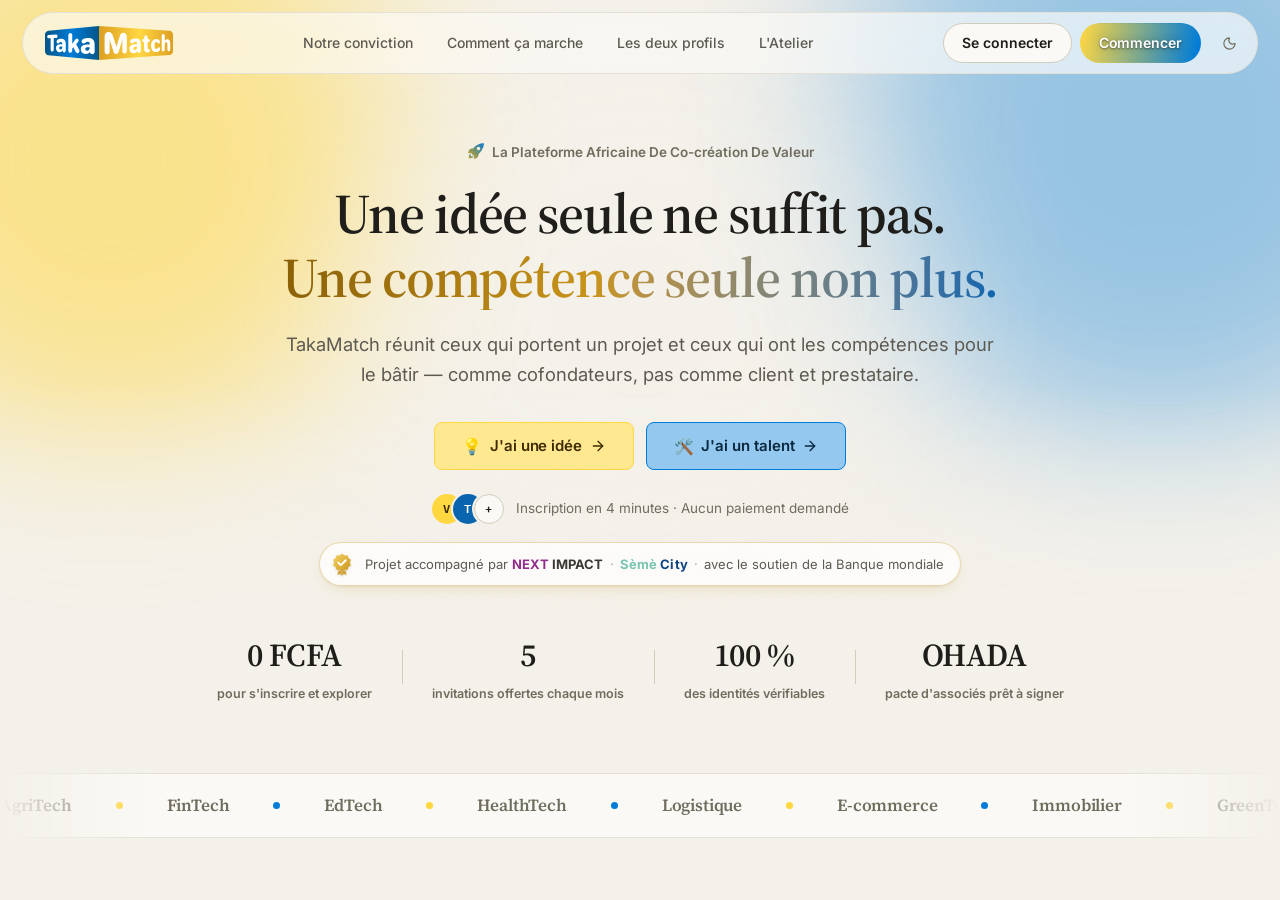
==== index.html @ 2a8d2411 "Accueil : mention « Projet accompagné par NEXT IMPACT · Sèmè City · avec le soutien de la Banque mon" ====
<!doctype html>
<html lang="fr" data-page="site">
<head>
<meta charset="utf-8">
<meta name="viewport" content="width=device-width,initial-scale=1,viewport-fit=cover">
<title>TakaMatch — la plateforme de cofondation pour l'Afrique de l'Ouest</title>
<meta name="description" content="TakaMatch réunit ceux qui portent un projet et ceux qui ont les compétences pour le bâtir — comme cofondateurs, pas comme client et prestataire.">
<meta name="theme-color" content="#F4F1EA" media="(prefers-color-scheme: light)">
<meta name="theme-color" content="#1A1815" media="(prefers-color-scheme: dark)">
<meta property="og:title" content="TakaMatch — Connecter, co-créer, impacter">
<meta property="og:description" content="La plateforme de cofondation pour l'Afrique de l'Ouest. Une idée seule ne suffit pas ; une compétence seule non plus.">
<meta property="og:type" content="website">
<link rel="icon" type="image/svg+xml" href="assets/icons/favicon.svg">
<link rel="canonical" href="https://takamatch.com/">
<meta property="og:url" content="https://takamatch.com/">
<meta property="og:site_name" content="TakaMatch">
<meta property="og:locale" content="fr_FR">
<meta property="og:image" content="https://takamatch.com/assets/images/og-takamatch.png">
<meta property="og:image:width" content="1200">
<meta property="og:image:height" content="630">
<meta property="og:image:alt" content="TakaMatch : une idée seule ne suffit pas, une compétence seule non plus.">
<meta name="twitter:card" content="summary_large_image">
<link rel="manifest" href="/manifest.webmanifest">
<link rel="apple-touch-icon" href="/assets/icons/apple-touch-icon.png">
<script data-goatcounter="https://takamatch.goatcounter.com/count" async src="https://gc.zgo.at/count.js"></script>
<link rel="preconnect" href="https://fonts.googleapis.com">
<link rel="preconnect" href="https://fonts.gstatic.com" crossorigin>
<link rel="stylesheet" href="https://fonts.googleapis.com/css2?family=Source+Serif+4:opsz,wght@8..60,400;8..60,500;8..60,600&family=Inter:wght@400;500;600;700&family=IBM+Plex+Mono:wght@500;600&display=swap">
<!-- ============================================================
     TMGuard — filet de sécurité commun à toutes les pages TakaMatch
     · écran de chargement tant que la page n'est pas prête
     · message clair si la page plante (au lieu d'un écran blanc)
     · bandeau hors connexion
     · TMGuard.fetch : délai maximum, nouvelles tentatives, messages lisibles
     Pour brancher un outil de suivi d'erreurs plus tard (Sentry…) :
     TMGuard.onError = err => { ... }
     ============================================================ -->
<link rel="stylesheet" href="css/variables.css?v=20261009b">
<link rel="stylesheet" href="css/base.css?v=20261009b">
<link rel="stylesheet" href="css/components.css?v=20261016a">
<link rel="stylesheet" href="css/pages/vitrine.css?v=20261104a">
<script src="js/main.js?v=20261104a"></script>
<script src="js/morph.js?v=20261020a"></script>
<script src="js/supabase.js?v=20261104a"></script>
<script src="js/maintenance.js?v=20261020-lucide"></script>
<script src="js/prix.js?v=20261103a"></script>
<script src="js/pay-icons.js?v=20261014a"></script>
</head>
<body>
<div class="tmg-boot" id="tmgBoot" role="status" aria-live="polite"><div class="tmg-in"><span class="tmg-spin" aria-hidden="true"></span><p>Chargement de TakaMatch…</p></div></div>

<div id="site" class="site scroll"></div>
<div class="ov" id="ov" hidden><div class="ov-bg" data-act="ov-close"></div><div class="ov-win" role="dialog" aria-modal="true" aria-label="Fenêtre"></div></div>
<div class="toasts" id="toasts" aria-live="polite"></div>

<script src="js/pages/vitrine.js?v=20261104a"></script>
</body>
</html>
---- css/variables.css ----
/* ============================================================
   TakaMatch — variables
   Couleurs, polices, rayons, espacements et ombres (clair + sombre).
   Issus du design system (Figma → DESIGN.md). Toute la charte se règle ici.
   ============================================================ */

/* ============================================================
   TakaMatch — tokens
   Base : DESIGN.md (Warm Editorial System) — neutres papier,
   sérif humaniste en titrage, rayons courts, ombres rares.
   Écart assumé : l'accent terracotta est remplacé par les deux
   couleurs de marque, or et bleu, pilotées par le rôle actif.
   La discipline reste celle de DESIGN.md — l'accent n'apparaît
   qu'à un ou deux endroits par écran, jamais en aplat de fond.
   ============================================================ */
:root{
  /* Neutres chauds — DESIGN.md §3 */
  --ground:#F4F1EA; --surface:#FAF9F5; --surface-2:#F2EFE7; --surface-3:#EDE9E0;
  --line:#E4E0D6; --line-strong:#D2CCBC;
  /* Les deux encres secondaires ont été assombries : à #8A8579 le texte
     tertiaire ne donnait que 3,4:1 sur le papier — sous le seuil AA. */
  --ink:#1F1E1B; --ink-2:#5D5A52; --ink-3:#706C5E; --ink-4:#8C8779;

  /* Ombres : réservées aux calques flottants. Les cartes se posent
     sur un filet, pas sur une ombre (DESIGN.md §6). */
  --shadow-1:none;
  --shadow-2:0 1px 2px rgba(31,30,27,.05),0 8px 20px -10px rgba(31,30,27,.14);
  --shadow-3:0 4px 10px -4px rgba(31,30,27,.10),0 22px 48px -16px rgba(31,30,27,.26);
  --shadow-pop:0 10px 30px -10px rgba(31,30,27,.30);

  /* Marque — les deux 500 sont vos hex d'origine, intacts.
     Les paliers voisins sont retendus pour tenir sur le papier. */
  --tal-50:#EAF0F6; --tal-100:#DAE6F1; --tal-200:#BCD3E8; --tal-300:#8DB7DC;
  --tal-500:#007CD8; --tal-600:#0A65AE; --tal-700:#0A5C99; --tal-800:#083F69;
  --vis-50:#F7F1DD; --vis-100:#F2E6BE; --vis-200:#EBD694; --vis-300:#E3C258;
  --vis-500:#FFD741; --vis-600:#C9941A; --vis-700:#8A6008; --vis-800:#5E4106;

  /* Sémantique — DESIGN.md §3, jamais confondue avec l'accent */
  --ok:#4B7F52; --ok-bg:#E8EFE5; --ok-ink:#3A6640;
  /* Encre posée sur un aplat sémantique plein (pastille de compteur). */
  --on-bad:#fff;
  --warn:#B07D2E; --warn-bg:#F5EDDC; --warn-ink:#7D5715;
  --bad:#B54A3F; --bad-bg:#F4E5E1; --bad-ink:#93372E;

  /* Rayons — DESIGN.md §5 : courts et constants, 6 à 10 px.
     Au-delà de 12 px seulement pour les grands calques. */
  --r-xs:4px; --r-sm:6px; --r-md:8px; --r-lg:10px; --r-xl:12px; --r-2xl:16px; --r-pill:999px;

  /* Espacement — base 8 (DESIGN.md §5) */
  --s1:8px; --s2:16px; --s3:24px; --s4:32px; --s5:48px; --s6:64px; --s7:96px;

  --ease:cubic-bezier(.22,1,.36,1); --ease-in:cubic-bezier(.4,0,1,1);
  --t-fast:.13s; --t:.22s; --t-slow:.38s;
  --sans:"Inter",-apple-system,BlinkMacSystemFont,"Segoe UI",Roboto,sans-serif;
  --disp:"Source Serif 4",Georgia,"Times New Roman",serif;
  --mono:"IBM Plex Mono",ui-monospace,SFMono-Regular,Menlo,monospace;

  /* Accent par défaut = Talent */
  --a-50:var(--tal-50); --a-100:var(--tal-100); --a-200:var(--tal-200); --a-300:var(--tal-300);
  --a-500:var(--tal-500); --a-600:var(--tal-600); --a-700:var(--tal-700);
  --a-on:#fff;
  --a-edge:var(--tal-600);
  --a-glow:rgba(0,124,216,.18);
  /* Couleur « de l'autre » : un Talent voit ses interlocuteurs en or,
     un Visionnaire les voit en bleu. La conversation garde deux voix. */
  --o-50:var(--vis-50); --o-100:var(--vis-100); --o-700:var(--vis-700);
}

:root[data-role="vis"]{
  --a-50:var(--vis-50); --a-100:var(--vis-100); --a-200:var(--vis-200); --a-300:var(--vis-300);
  --a-500:var(--vis-500); --a-600:var(--vis-500); --a-700:var(--vis-700);
  --a-on:#4A3500;              /* encre sombre sur l'or : 11:1 au lieu de 1,6:1 */
  --a-edge:var(--vis-600);     /* l'or sur papier crème a besoin d'un filet */
  --a-glow:rgba(201,148,26,.22);
  --o-50:var(--tal-50); --o-100:var(--tal-100); --o-700:var(--tal-700);
}

:root[data-theme="dark"]{
  --ground:#1A1815; --surface:#22201C; --surface-2:#282521; --surface-3:#302C27;
  --line:#37332D; --line-strong:#4A453D;
  --ink:#F2EFE8; --ink-2:#BDB7AC; --ink-3:#A49E92; --ink-4:#8B857A;
  --shadow-2:0 1px 2px rgba(0,0,0,.4),0 8px 20px -10px rgba(0,0,0,.6);
  --shadow-3:0 4px 10px -4px rgba(0,0,0,.45),0 22px 48px -16px rgba(0,0,0,.7);
  --shadow-pop:0 10px 30px -10px rgba(0,0,0,.65);
  --tal-50:#14252F; --tal-100:#1A3244; --tal-200:#25475F; --tal-300:#3A6E92;
  --tal-500:#3FA3EE; --tal-600:#5CB4F5; --tal-700:#9CD1FA;
  --vis-50:#2A2308; --vis-100:#3B300C; --vis-200:#514111; --vis-300:#735C17;
  --vis-500:#FFD741; --vis-600:#FFD741; --vis-700:#F0CE6F;
  --ok:#7FA886; --ok-bg:#1C2A1E; --ok-ink:#9DC2A3;
  --warn:#D2A44E; --warn-bg:#2C2312; --warn-ink:#E0BC77;
  --bad:#D4796D; --bad-bg:#2E1B18; --bad-ink:#E5A196; --on-bad:#2E1512;
  --a-on:#08283F;
  --a-edge:var(--tal-600);
}

:root[data-theme="dark"][data-role="vis"]{ --a-on:#2A2308; --a-edge:var(--vis-300); }

.tint-tal{--t1:#007CD8;--t2:#035587;--t-on:#fff}

.tint-tal.soft{--t1:#3D9FE4;--t2:#007CD8}

.tint-tal.deep{--t1:#035587;--t2:#054C77}

.tint-vis{--t1:#FFD741;--t2:#DD9F21;--t-on:#3D2B00}

.tint-vis.soft{--t1:#FFE890;--t2:#FFD741}

.tint-vis.deep{--t1:#DD9F21;--t2:#CC9305}

/* En sombre, on descend d'un cran dans la rampe : les mêmes couleurs,
   posées sur du noir, éblouissaient. */
:root[data-theme="dark"] .tint-tal{--t1:#0A65AE;--t2:#04405F}

:root[data-theme="dark"] .tint-tal.soft{--t1:#2C8FD3;--t2:#0A65AE}

:root[data-theme="dark"] .tint-tal.deep{--t1:#054C77;--t2:#032F4B}

:root[data-theme="dark"] .tint-vis{--t1:#EFC63C;--t2:#C9941A}

:root[data-theme="dark"] .tint-vis.soft{--t1:#FFDE6E;--t2:#EFC63C}

:root[data-theme="dark"] .tint-vis.deep{--t1:#C9941A;--t2:#A3760C}
---- css/base.css ----
/* ============================================================
   TakaMatch — base
   Remise à zéro et typographie générale, communes aux 3 pages.
   ============================================================ */

html,body{height:100%;margin:0}

img{max-width:100%}

[hidden]{display:none!important}

*,*::before,*::after{box-sizing:border-box}

body{
  margin:0; background:var(--ground); color:var(--ink);
  font-family:var(--sans); font-size:15px; line-height:1.6;
  -webkit-font-smoothing:antialiased; text-rendering:optimizeLegibility;
}

html,body{height:100%}

button,input,select,textarea{font:inherit;color:inherit}

a{color:var(--a-700);text-decoration:underline;text-underline-offset:2px;text-decoration-thickness:1px}

a:hover{text-decoration-thickness:2px}

h1,h2,h3,h4{margin:0;font-family:var(--disp);font-weight:600;letter-spacing:-.012em;text-wrap:balance;line-height:1.25}

p{margin:0}
---- css/components.css ----
/* ============================================================
   TakaMatch — composants
   Boutons, champs, cartes, pastilles, modales, toasts… partagés par les 3 pages.
   ============================================================ */

/* Thème sombre : le pendant nocturne du papier, pas un inverse mécanique. */
@media (prefers-color-scheme:dark){
  :root:not([data-theme="light"]){
    --ground:#1A1815; --surface:#22201C; --surface-2:#282521; --surface-3:#302C27;
    --line:#37332D; --line-strong:#4A453D;
    --ink:#F2EFE8; --ink-2:#BDB7AC; --ink-3:#A49E92; --ink-4:#8B857A;
    --shadow-2:0 1px 2px rgba(0,0,0,.4),0 8px 20px -10px rgba(0,0,0,.6);
    --shadow-3:0 4px 10px -4px rgba(0,0,0,.45),0 22px 48px -16px rgba(0,0,0,.7);
    --shadow-pop:0 10px 30px -10px rgba(0,0,0,.65);
    --tal-50:#14252F; --tal-100:#1A3244; --tal-200:#25475F; --tal-300:#3A6E92;
    --tal-500:#3FA3EE; --tal-600:#5CB4F5; --tal-700:#9CD1FA;
    --vis-50:#2A2308; --vis-100:#3B300C; --vis-200:#514111; --vis-300:#735C17;
    --vis-500:#FFD741; --vis-600:#FFD741; --vis-700:#F0CE6F;
    --ok:#7FA886; --ok-bg:#1C2A1E; --ok-ink:#9DC2A3;
    --warn:#D2A44E; --warn-bg:#2C2312; --warn-ink:#E0BC77;
    --bad:#D4796D; --bad-bg:#2E1B18; --bad-ink:#E5A196; --on-bad:#2E1512;
    --a-on:#08283F;
    --a-edge:var(--tal-600);
  }
  :root:not([data-theme="light"])[data-role="vis"]{ --a-on:#2A2308; --a-edge:var(--vis-300); }
}

.tnum{font-variant-numeric:tabular-nums}

.mono{font-family:var(--mono)}

/* Taille d'icône par défaut : sans elle, un SVG sans width remplit son conteneur. */
svg.ic{width:16px;height:16px;flex:0 0 auto;display:inline-block;vertical-align:-3px}

.chip svg.ic, .hint svg.ic, .stat .d svg.ic, .momo svg.ic{width:13px;height:13px;vertical-align:-2px}

.lbl svg.ic{width:14px;height:14px}

h1 svg.ic, h2 svg.ic, h3 svg.ic{width:18px;height:18px}

/* ---------- Scrollbars ---------- */
.scroll{scrollbar-width:thin;scrollbar-color:var(--line-strong) transparent}

.scroll::-webkit-scrollbar{width:10px;height:10px}

.btn:disabled{opacity:.42;cursor:not-allowed}

.btn-a:hover:not(:disabled){filter:brightness(.94)}

.btn-danger:hover:not(:disabled){filter:brightness(.96)}

.btn-block{width:100%}

.btn .ic{width:16px;height:16px;flex:0 0 auto}

.btn-sm .ic{width:14px;height:14px}

.field{display:flex;flex-direction:column;gap:6px}

.opt .box svg{width:11px;height:11px;stroke:var(--a-on);opacity:0;transition:opacity var(--t-fast)}

.opt[aria-pressed="true"] .box svg{opacity:1}

.opt-wrap{display:grid;grid-template-columns:repeat(auto-fill,minmax(172px,1fr));gap:2px 10px}

.opt-line3{display:grid;grid-template-columns:repeat(auto-fill,minmax(210px,1fr));gap:2px 10px}

.opt-row{display:flex;flex-wrap:wrap;gap:8px}

.opt-row .opt{flex:0 1 auto}

/* Toutes les cellules prennent la hauteur de la plus haute : une
   grille de choix se lit comme une grille, pas comme un escalier. */
.opt-grid{display:grid;grid-template-columns:repeat(auto-fill,minmax(170px,1fr));gap:8px;grid-auto-rows:1fr}

.toggle[aria-pressed="true"]::after{transform:translateX(18px)}

/* ============================================================
   Mouvement — DESIGN.md §6 : un moment orchestré, pas des effets
   dispersés. Pas d'entrée en fondu-glissé sur chaque section.
   ============================================================ */
@keyframes rise{from{opacity:0;transform:translateY(8px)}to{opacity:1;transform:none}}

@keyframes pop{from{opacity:0;transform:scale(.97)}to{opacity:1;transform:none}}

@keyframes slideL{from{opacity:0;transform:translateX(14px)}to{opacity:1;transform:none}}

@keyframes unblur{from{filter:blur(16px);transform:scale(1.05)}to{filter:blur(0);transform:none}}

.rise{animation:rise var(--t-slow) var(--ease) both}

.pop-in{animation:pop var(--t) var(--ease) both}

/* ============================================================
   Composants métier
   ============================================================ */
.grid{display:grid;gap:14px}

.g3{grid-template-columns:repeat(3,1fr)}

.g2{grid-template-columns:repeat(2,1fr)}

/* Gabarits à deux colonnes : contenu principal + rail. Ils retombent en
   une colonne bien avant le seuil mobile, sinon le rail étrangle le texte. */
.cols{display:grid;gap:16px;align-items:start}

.cols-main{grid-template-columns:minmax(0,1.55fr) minmax(0,1fr)}

.cols-side{grid-template-columns:minmax(0,1fr) 300px}

.cols-fiche{grid-template-columns:minmax(0,1fr) 290px}

@media (max-width:1000px){
  .cols-main,.cols-side,.cols-fiche{grid-template-columns:minmax(0,1fr)}
}

.row{display:flex;align-items:center;gap:10px}

@media (prefers-color-scheme:dark){
  :root:not([data-theme="light"]) .tint-tal{--t1:#0A65AE;--t2:#04405F}
  :root:not([data-theme="light"]) .tint-tal.soft{--t1:#2C8FD3;--t2:#0A65AE}
  :root:not([data-theme="light"]) .tint-tal.deep{--t1:#054C77;--t2:#032F4B}
  :root:not([data-theme="light"]) .tint-vis{--t1:#EFC63C;--t2:#C9941A}
  :root:not([data-theme="light"]) .tint-vis.soft{--t1:#FFDE6E;--t2:#EFC63C}
  :root:not([data-theme="light"]) .tint-vis.deep{--t1:#C9941A;--t2:#A3760C}
}

/* Cartes annuaire */
.deck{display:grid;grid-template-columns:repeat(auto-fill,minmax(268px,1fr));gap:14px}

.pcard .cover .glyph{font-size:40px}

.pcard .cover .fav{position:absolute;top:9px;right:9px}

.pcard h3{font-size:15.5px;line-height:1.25}

.pcard.person .who,.pcard.person .chips{justify-content:center}

.pcard.person .sc-line,.pcard.person .foot{width:100%}

.toast.ok .ic{stroke:#4ADE80}

 .toast.bad .ic{stroke:#FCA5A5}

.gauge{display:flex;gap:4px;margin:8px 0 4px}

/* Barre d'onglets mobile */
.tabbar{display:none}

@media (min-width:861px){ .hide-d{display:none!important} }

.btn-vis:hover:not(:disabled){filter:brightness(.97)}

.btn-tal:hover:not(:disabled){filter:brightness(.97)}

/* ---------- Écran de chargement et bandeau d'erreur (TMGuard) ---------- */
.tmg-boot{position:fixed;inset:0;z-index:2147483000;display:grid;place-items:center;padding:24px;background:#F4F1EA;color:#1F1E1B;font:500 14px/1.5 Inter,-apple-system,"Segoe UI",Roboto,sans-serif;text-align:center;opacity:0;animation:tmgIn .25s .18s forwards}
.tmg-boot.dark{background:#1A1815;color:#EDE9E0}
.tmg-boot.err{opacity:1;animation:none}
.tmg-boot[hidden],.tmg-bar[hidden]{display:none}
.tmg-in{max-width:380px;display:grid;justify-items:center;gap:12px;text-align:center}
.tmg-spin{width:34px;height:34px;border-radius:50%;border:3px solid rgba(0,124,216,.18);border-top-color:#007CD8;border-right-color:#FFD741;animation:tmgSpin .8s linear infinite}
.tmg-in h2{margin:0;font:600 20px/1.3 "Source Serif 4",Georgia,serif}
.tmg-in p{margin:0;opacity:.78}
.tmg-btn{appearance:none;border:0;border-radius:8px;padding:10px 16px;font:600 14px/1 Inter,-apple-system,"Segoe UI",sans-serif;background:#007CD8;color:#fff;cursor:pointer}
.tmg-btn.ghost{background:transparent;color:inherit;box-shadow:inset 0 0 0 1px rgba(127,120,105,.45)}
.tmg-btn:focus-visible{outline:3px solid #FFD741;outline-offset:2px}
.tmg-in details{font-size:12px;opacity:.7;max-width:100%}
.tmg-in pre{white-space:pre-wrap;word-break:break-word;text-align:left;margin:6px 0 0;font:12px/1.4 ui-monospace,Menlo,monospace}
.tmg-bar{position:fixed;left:50%;top:12px;transform:translateX(-50%);z-index:2147483001;width:min(560px,calc(100vw - 24px));display:flex;align-items:center;gap:10px;padding:10px 12px 10px 14px;border-radius:10px;background:#F4E5E1;color:#93372E;font:500 13.5px/1.4 Inter,-apple-system,"Segoe UI",sans-serif;box-shadow:0 10px 30px -10px rgba(31,30,27,.35)}
.tmg-bar.off{background:#F5EDDC;color:#7D5715}
.tmg-bar span{flex:1}
.tmg-bar .tmg-btn{padding:7px 11px;font-size:13px;background:#93372E}
.tmg-bar.off .tmg-btn{display:none}
.tmg-bar .x{appearance:none;border:0;background:transparent;color:inherit;font-size:18px;line-height:1;cursor:pointer;padding:4px 6px}
@keyframes tmgIn{to{opacity:1}}
@keyframes tmgSpin{to{transform:rotate(360deg)}}
@media (prefers-reduced-motion:reduce){.tmg-boot{animation:none;opacity:1}.tmg-spin{animation-duration:2.4s}}

/* ---------- Icônes des moyens de paiement (js/pay-icons.js) ---------- */
.pay-icons{display:inline-flex;align-items:center;flex-wrap:wrap;gap:6px 12px;vertical-align:middle}
.pay-grp,.pay-pair{display:inline-flex;align-items:center}
.pay-ico{display:block;flex:0 0 auto;border-radius:50%}
.pay-grp > .pay-ico + .pay-ico,.pay-grp > .pay-ico + .pay-pair,.pay-pair > .pay-ico + .pay-ico{margin-left:-5px}
.pay-txt{display:inline-flex;align-items:center;padding:2px 7px;border-radius:var(--r-xs);font-size:11px;font-weight:700;background:var(--surface-3);color:var(--ink-2)}
.pay-txt.airtel{background:#ED1C24;color:#fff}
.momo .pay-icons{margin-left:2px}
.ops .opt .pay-ico{width:26px;height:26px}
.ops .opt .pay-pair .pay-ico{width:24px;height:24px}

/* Lancement : option offerte, « Bientôt disponible » */
.soon-tag{display:inline-flex;align-items:center;height:18px;padding:0 7px;border-radius:999px;background:var(--surface-3, #eee);color:var(--ink-2, #555);
  font-family:var(--sans, inherit);font-size:10.5px;font-weight:600;letter-spacing:.01em;line-height:1;vertical-align:middle;white-space:nowrap;margin-left:4px}
---- css/pages/vitrine.css ----
/* ============================================================
   TakaMatch — page vitrine
   Styles propres à index.html.
   ============================================================ */

button{background:none;border:0;cursor:pointer;padding:0}

ul{margin:0;padding:0;list-style:none}

:focus-visible{outline:2px solid var(--a-600);outline-offset:2px;border-radius:var(--r-xs)}

::selection{background:var(--a-200);color:var(--ink)}

.scroll::-webkit-scrollbar-thumb{background:var(--line-strong);border-radius:99px;border:3px solid transparent;background-clip:content-box}

.scroll::-webkit-scrollbar-track{background:transparent}

/* ============================================================
   Primitives — DESIGN.md §6
   ============================================================ */
.btn{
  display:inline-flex;align-items:center;justify-content:center;gap:8px;
  height:40px;padding:0 18px;border-radius:var(--r-md);
  font-weight:600;font-size:14px;white-space:nowrap;letter-spacing:-.005em;
  transition:background var(--t-fast),border-color var(--t-fast),color var(--t-fast),opacity var(--t-fast);
  border:1px solid transparent;
}

/* Une seule action pleine par vue ; pas d'ombre portée sur les boutons. */
.btn-a{background:var(--a-600);color:var(--a-on);border-color:var(--a-edge)}

/* L'invitation est l'action qui coûte : le bouton la propose sans
   l'imposer, et ne prend la couleur de marque pleine qu'au survol. */
.btn-soft{background:var(--a-50);color:var(--a-700);border-color:var(--a-200)}

.btn-soft:hover:not(:disabled){background:var(--a-600);color:var(--a-on);border-color:var(--a-edge)}

.btn-soft:disabled{background:var(--surface-2);color:var(--ink-3);border-color:var(--line)}

.btn-ghost{background:var(--surface);border-color:var(--line-strong);color:var(--ink)}

.btn-ghost:hover:not(:disabled){background:var(--surface-2)}

.btn-quiet{color:var(--ink-2)}

.btn-quiet:hover:not(:disabled){background:var(--surface-3);color:var(--ink)}

.btn-danger{background:var(--bad-bg);color:var(--bad-ink)}

.btn-sm{height:32px;padding:0 13px;font-size:13.5px;gap:6px}

.btn-lg{height:48px;padding:0 24px;font-size:15px}

/* Les cartes se distinguent par leur contenu, pas par un habillage commun. */
.card{background:var(--surface);border:1px solid var(--line);border-radius:var(--r-lg)}

.card-pad{padding:var(--s3)}

.chip{
  display:inline-flex;align-items:center;gap:5px;height:24px;padding:0 9px;
  border-radius:var(--r-sm);background:var(--surface-3);color:var(--ink-2);
  font-size:12.5px;font-weight:500;white-space:nowrap;
}

.chip-a{background:var(--a-50);color:var(--a-700);box-shadow:inset 0 0 0 1px var(--a-200)}

.chip-ok{background:var(--ok-bg);color:var(--ok-ink)}

.chip-warn{background:var(--warn-bg);color:var(--warn-ink)}

.chip-bad{background:var(--bad-bg);color:var(--bad-ink)}

/* Le pseudo public : c'est une donnée, donc du monospace. */
.handle{
  font-family:var(--mono);font-size:12.5px;font-weight:500;color:var(--ink-2);
  letter-spacing:-.02em;
}

/* Ces deux pastilles vivent sur une couverture en dégradé : leur fond est
   clair dans les deux thèmes, leur encre reste donc sombre. Liée au token
   --ink, elle devenait blanche sur blanc en mode sombre. */
.chip-handle{
  background:rgba(250,249,245,.94);color:#1F1E1B;font-family:var(--mono);
  font-size:12px;font-weight:500;height:24px;box-shadow:inset 0 0 0 1px rgba(31,30,27,.14);
}

/* Pseudo dans les aperçus de fiche : pastille noire, encre blanche, pour ne
   jamais se confondre avec les pastilles secteur blanches des couvertures. */
.chip-pseudo{
  display:inline-flex;align-items:center;height:21px;padding:0 7px;border-radius:var(--r-sm);
  background:#15130F;color:#fff;font-family:var(--mono);font-size:11.5px;font-weight:500;
  letter-spacing:-.02em;white-space:nowrap;max-width:100%;overflow:hidden;text-overflow:ellipsis;
}

:root[data-theme="dark"] .chip-pseudo{box-shadow:inset 0 0 0 1px rgba(255,255,255,.18)}

@media (prefers-color-scheme:dark){:root:not([data-theme="light"]) .chip-pseudo{box-shadow:inset 0 0 0 1px rgba(255,255,255,.18)}}

/* Libellé court devant les compétences d'une fiche. */
.sk-lbl{font-size:12px;font-weight:600;color:var(--ink-3);white-space:nowrap}

.chip-onart{
  background:rgba(250,249,245,.95);color:#1F1E1B;
  box-shadow:inset 0 0 0 1px rgba(31,30,27,.12);
}

/* Libellé de section : bas de casse, pas de capitales traquées (DESIGN.md §2). */
.lbl{font-size:13px;font-weight:600;color:var(--ink-3);letter-spacing:0}

.dim{color:var(--ink-3)}

.hr{height:1px;background:var(--line);border:0;margin:0}

.field > label{font-size:14px;font-weight:500;color:var(--ink-2)}

.field .req{color:var(--bad);margin-left:2px}

.inp{
  width:100%;height:44px;padding:0 14px;border-radius:var(--r-md);
  background:var(--surface-3);border:1px solid var(--line);color:var(--ink);
  font-size:15px;
  transition:border-color var(--t-fast),box-shadow var(--t-fast),background var(--t-fast);
}

textarea.inp{height:auto;padding:12px 14px;resize:vertical;min-height:104px;line-height:1.6}

.inp::placeholder{color:var(--ink-4)}

.inp:hover{border-color:var(--line-strong)}

.inp:focus{outline:none;border-color:var(--a-600);background:var(--surface);box-shadow:0 0 0 2px var(--a-glow)}

.hint{font-size:13px;color:var(--ink-3);line-height:1.5}

.opt{
  display:flex;align-items:flex-start;gap:10px;padding:10px 12px;
  border:1px solid var(--line);border-radius:var(--r-md);background:var(--surface);
  cursor:pointer;transition:border-color var(--t-fast),background var(--t-fast),color var(--t-fast);
  font-size:14px;font-weight:450;text-align:left;
}

.opt:hover{border-color:var(--line-strong);background:var(--surface-2)}

.opt[aria-pressed="true"]{border-color:var(--a-600);background:var(--a-50);color:var(--a-700);font-weight:600}

.opt .box{
  width:17px;height:17px;flex:0 0 auto;margin-top:2px;border-radius:var(--r-xs);
  border:1.5px solid var(--line-strong);display:grid;place-items:center;
  transition:background var(--t-fast),border-color var(--t-fast);
}

.opt[aria-pressed="true"] .box{background:var(--a-600);border-color:var(--a-edge)}

.opt.radio .box{border-radius:50%}

/* Dans le formulaire de fiche, l'option se réduit à son contrôle et à
   son libellé : une grille de douze cases encadrées se lisait mal, et
   la bordure n'apportait rien qu'un cadre de plus. */
.opt-plain{
  border-color:transparent;background:transparent;
  padding:9px 8px;align-items:center;min-height:40px;
}

.opt-plain:hover{background:var(--surface-2);border-color:transparent}

.opt-plain[aria-pressed="true"]{background:transparent;border-color:transparent;color:var(--a-700);font-weight:600}

.opt-plain .box{margin-top:0}

.opt-grid .opt{align-items:center;min-height:44px}

.opt-grid .opt .box{margin-top:0}

.toggle{
  width:42px;height:24px;border-radius:99px;background:var(--line-strong);position:relative;
  transition:background var(--t) var(--ease);flex:0 0 auto;
}

.toggle::after{
  content:"";position:absolute;top:3px;left:3px;width:18px;height:18px;border-radius:50%;
  background:var(--surface);transition:transform var(--t) var(--ease);
}

.toggle[aria-pressed="true"]{background:var(--a-600)}

.toggle.ok[aria-pressed="true"]{background:var(--ok)}

/* ============================================================
   Structure applicative
   ============================================================ */
.app{height:100%;display:flex;flex-direction:column;opacity:0;transition:opacity var(--t-slow) var(--ease)}

.app.on{opacity:1}

.topbar{
  flex:0 0 auto;height:60px;display:flex;align-items:center;gap:10px;
  padding:0 var(--s2);background:var(--surface);border-bottom:1px solid var(--line);
  position:relative;z-index:40;
}

.topbar::after{
  content:"";position:absolute;inset:auto 0 -1px 0;height:2px;
  background:var(--a-600);opacity:0;transition:opacity var(--t-slow);
}

.topbar.busy::after{opacity:1}

.logo{display:flex;align-items:center;gap:1px;font-family:var(--disp);font-weight:600;font-size:18px;letter-spacing:-.02em;flex:0 0 auto}

.logo span{padding:2px 7px;border-radius:var(--r-sm);line-height:1.15}

/* Le mot-marque garde ses couleurs de marque : en sombre, le bleu
   d'accent s'éclaircit et le blanc ne tenait plus dessus. */
.logo .t{background:#0A65AE;color:#fff}

.logo .m{background:var(--vis-500);color:#3D2B00}

.shell{flex:1;display:flex;min-height:0}

.side{
  flex:0 0 244px;background:var(--surface);border-right:1px solid var(--line);
  display:flex;flex-direction:column;padding:var(--s2) 12px;gap:2px;overflow-y:auto;position:relative;
}

.nav{
  display:flex;align-items:center;gap:11px;height:40px;padding:0 12px;border-radius:var(--r-md);
  color:var(--ink-2);font-weight:500;font-size:14.5px;width:100%;position:relative;
  transition:background var(--t-fast),color var(--t-fast);
}

.nav:hover{background:var(--surface-3);color:var(--ink)}

.nav.on{background:var(--a-50);color:var(--a-700);font-weight:600}

.nav .ic{width:18px;height:18px;flex:0 0 auto}

.nav .cnt{
  margin-left:auto;min-width:20px;height:20px;padding:0 6px;border-radius:var(--r-sm);
  background:var(--bad);color:var(--on-bad);font-size:11.5px;font-weight:600;display:grid;place-items:center;
}

.side-foot{margin-top:auto;padding-top:12px;position:relative;z-index:1}

.baseline{font-size:13px;color:var(--ink-3);padding:10px 12px 2px;font-family:var(--disp);font-style:italic}

.main{flex:1;overflow-y:auto;min-width:0;position:relative}

.wrap{max-width:1160px;margin:0 auto;padding:var(--s4) var(--s3) var(--s7)}

.page-h{display:flex;align-items:flex-start;gap:var(--s2);flex-wrap:wrap;margin-bottom:var(--s3)}

.page-h h1{font-size:30px;line-height:1.18}

.page-h .sub{color:var(--ink-2);margin-top:4px;font-size:15px}

.page-h .spacer{flex:1;min-width:0}

.acc{color:var(--a-700)}

.acc2{color:var(--tal-700)}

:root[data-role="tal"] .acc2{color:var(--vis-700)}

.tabs{display:flex;gap:2px;flex-wrap:wrap;margin-bottom:var(--s3);border-bottom:1px solid var(--line)}

.tab{
  height:38px;padding:0 14px;font-weight:500;font-size:14.5px;
  color:var(--ink-3);display:inline-flex;align-items:center;gap:7px;position:relative;white-space:nowrap;
  transition:color var(--t-fast);
}

.tab:hover{color:var(--ink)}

.tab.on{color:var(--ink);font-weight:600}

.tab.on::after{content:"";position:absolute;inset:auto 10px -1px 10px;height:2px;background:var(--a-600)}

.tab .cnt{min-width:19px;height:19px;padding:0 5px;border-radius:var(--r-sm);background:var(--bad);color:var(--on-bad);font-size:11px;font-weight:600;display:grid;place-items:center}

@keyframes shimmer{to{background-position:200% 0}}

@keyframes pulseDot{0%,100%{opacity:1}50%{opacity:.25}}

.skel{
  background:linear-gradient(90deg,var(--surface-3) 25%,var(--surface-2) 50%,var(--surface-3) 75%);
  background-size:200% 100%;animation:shimmer 1.3s linear infinite;border-radius:var(--r-sm);
}

@media (prefers-reduced-motion:reduce){
  *,*::before,*::after{animation-duration:.01ms!important;animation-iteration-count:1!important;transition-duration:.01ms!important}
}

.col{display:flex;flex-direction:column;gap:10px}

/* Teinte de sujet — elle ne dit plus le thème du projet, elle dit le
   rôle de celui qu'on regarde : bleu pour un talent, or pour un
   visionnaire. Les valeurs viennent des deux rampes de marque. La
   variation d'un sujet à l'autre se joue à l'intérieur de la famille,
   par l'angle et la profondeur — jamais en changeant de teinte. */
.tint{
  background:linear-gradient(var(--ta,138deg), var(--t1), var(--t2));
  color:var(--t-on,#fff);
}

.pcard{
  background:var(--surface);border:1px solid var(--line);border-radius:var(--r-xl);overflow:hidden;
  display:flex;flex-direction:column;transition:transform var(--t) var(--ease),box-shadow var(--t) var(--ease),border-color var(--t-fast);
}

.pcard:hover{border-color:var(--line-strong);background:var(--surface-2)}

.pcard .cover{height:118px;position:relative;display:grid;place-items:center;overflow:hidden}

.vbadge{display:inline-flex;align-items:center;gap:4px;font-size:12px;font-weight:600;white-space:nowrap;line-height:1;vertical-align:middle}

.vbadge svg{width:15px;height:15px;flex:0 0 auto}

.vb-tal svg{fill:#007CD8}

.vb-tal span{color:var(--tal-700)}

.vb-vis svg{fill:#E2A70F}

.vb-vis span{color:var(--vis-700)}

.vb-off svg{fill:#D3CEC3}

.vb-off span{color:var(--ink-3);font-weight:500}

:root[data-theme="dark"] .vb-tal svg{fill:#3FA3EE}

:root[data-theme="dark"] .vb-vis svg{fill:#FFD741}

:root[data-theme="dark"] .vb-off svg{fill:#4F4A42}

@media (prefers-color-scheme:dark){:root:not([data-theme="light"]) .vb-tal svg{fill:#3FA3EE}:root:not([data-theme="light"]) .vb-vis svg{fill:#FFD741}:root:not([data-theme="light"]) .vb-off svg{fill:#4F4A42}}

.photo{position:relative;background-size:cover!important;background-repeat:no-repeat!important;background-color:var(--vis-200)}

.photo::after{content:"";position:absolute;inset:0;pointer-events:none;border-radius:inherit;
  background:linear-gradient(160deg,rgba(255,215,65,.32),rgba(255,215,65,.08) 62%,rgba(255,215,65,0));mix-blend-mode:multiply}

.photo > *{z-index:1}

.pcard .cover .tags{position:absolute;top:9px;left:9px;right:62px;display:flex;gap:5px;flex-wrap:nowrap;overflow:hidden}

.pcard .cover .tags .chip{flex:0 1 auto;min-width:0;display:block;line-height:22px;overflow:hidden;text-overflow:ellipsis;white-space:nowrap}

.pcard .body{padding:13px 15px 15px;display:flex;flex-direction:column;gap:9px;flex:1}

.pcard .who{
  display:flex;align-items:center;gap:7px;flex-wrap:wrap;
  font-size:13px;color:var(--ink-3);line-height:1.3;
}

.pcard .who .sep{color:var(--ink-3)}

.pcard .ex{font-size:13px;color:var(--ink-2);line-height:1.5;display:-webkit-box;-webkit-line-clamp:2;-webkit-box-orient:vertical;overflow:hidden}

.pcard .chips{display:flex;gap:5px;flex-wrap:wrap}

/* ---- Variante Talent : une personne se présente par son portrait ----
   Le bandeau ne sert plus qu'à porter la teinte ; le portrait rond le
   chevauche, et tout ce qui identifie la personne se range dessous,
   centré sur l'axe du portrait. Le cerne fait un pixel : il détache le
   portrait du bandeau sans l'encadrer. */
.pcard.person .cover{height:78px;overflow:visible;display:block}

.pcard.person .portrait{
  position:absolute;left:50%;bottom:-37px;transform:translateX(-50%);
  width:74px;height:74px;border-radius:50%;display:grid;place-items:center;
  background:var(--surface);
}

.pcard.person .portrait .av{width:72px;height:72px;font-size:21px}

.pcard.person .body{padding-top:50px;align-items:center;text-align:center;gap:8px}

/* En mode Focus, même geste sur la bannière haute. */
.detail .hero.portrait-hero{height:132px;overflow:visible}

/* Ici le portrait s'aligne à gauche, sur l'axe du nom qui le suit. */
.detail .hero .portrait{
  position:absolute;left:22px;bottom:-40px;
  width:82px;height:82px;border-radius:50%;display:grid;place-items:center;
  background:var(--surface);
}

.detail .hero.portrait-hero + .meta{padding-top:50px}

/* Le score et les boutons sont ancrés en bas : d'une carte à l'autre
   ils tombent sur la même ligne, quel que soit le nombre de jetons. */
.pcard .sc-line{margin-top:auto;padding-top:2px}

.pcard .foot{padding-top:4px;display:flex;gap:8px;align-items:center}

.iconbtn{
  width:30px;height:30px;border-radius:var(--r-md);display:grid;place-items:center;
  background:var(--surface);border:1px solid var(--line);color:var(--ink-3);
  transition:all var(--t-fast) var(--ease);
}

.iconbtn:hover{color:var(--ink);border-color:var(--line-strong);background:var(--surface-2)}

.iconbtn.on{background:var(--bad-bg);border-color:transparent;color:var(--bad)}

.iconbtn .ic{width:15px;height:15px}

.iconbtn-lg{width:38px;height:38px}

.iconbtn-lg .ic{width:18px;height:18px}

/* Le bouton de profil fait exactement la hauteur des boutons d'icône
   voisins, sinon la barre du haut a deux lignes de base. */
#meBtn{height:38px;box-sizing:border-box}

/* Toasts */
.toasts{
  position:fixed;left:50%;transform:translateX(-50%);bottom:calc(22px + env(safe-area-inset-bottom,0px));
  z-index:120;display:flex;flex-direction:column;gap:8px;align-items:center;pointer-events:none;width:calc(100% - 32px);
}

.toast{
  display:flex;align-items:center;gap:10px;padding:11px 16px;border-radius:var(--r-md);
  background:var(--ink);color:var(--ground);font-size:14px;font-weight:500;
  box-shadow:var(--shadow-pop);animation:pop .3s var(--ease) both;pointer-events:auto;max-width:100%;
}

.toast .ic{width:17px;height:17px;flex:0 0 auto}

.toast.out{animation:fadeout .3s var(--ease-in) forwards}

@keyframes fadeout{to{opacity:0;transform:translateY(8px) scale(.96)}}

/* Crédits d'invitation — la rareté, rendue tangible */
.credits{background:linear-gradient(160deg,var(--a-50),var(--surface) 65%);border-color:var(--a-200)}

.gauge i{flex:1;height:6px;border-radius:var(--r-xs);background:var(--surface-3);transition:background .5s var(--ease)}

.gauge i.on{background:var(--a-600)}

.momo{display:inline-flex;align-items:center;gap:5px;font-size:11px;font-weight:700;color:var(--ink-3)}

.momo b{padding:2px 6px;border-radius:var(--r-xs);font-size:11px}

.momo .mtn{background:#FFCC00;color:#1A1A1A}

.momo .moov{background:#0077A8;color:#fff}

.momo .celtiis{background:#E4002B;color:#fff}

.momo{flex-wrap:wrap}

.momo .wave{background:#1DC8FF;color:#0B2540}

.momo .orange{background:#FF7900;color:#111}

.momo .free{background:#CD0F14;color:#fff}

.momo .mixx{background:#2B1C6E;color:#fff}

.momo .airtel{background:#ED1C24;color:#fff}

.momo .card{background:var(--ink);color:var(--ground)}

@media (max-width:860px){
  .toolbar > *{flex:1 1 auto}
  .toolbar .seg{flex:0 0 auto}
  .shell{padding:0;gap:0}
  .side{
    position:fixed;top:10px;bottom:10px;left:10px;z-index:92;width:250px;flex:0 0 250px;
    transform:translateX(-100%);transition:transform var(--t) var(--ease),visibility var(--t);
    padding-top:calc(14px + env(safe-area-inset-top,0px));
    box-shadow:var(--shadow-3);
    visibility:hidden; /* hors écran : ni cliquable, ni atteignable au clavier */
  }
  .side.open{transform:none;visibility:visible;box-shadow:var(--shadow-3)}
  .wrap{padding:18px 16px 100px}
  .page-h h1{font-size:22px}
  .focus{grid-template-columns:1fr}
  .msg-l{grid-template-columns:1fr;height:auto}
  .msg-l .thread-list{max-height:210px}
  .msg-l .chat{height:min(66vh,540px)}
  .msg-l.viewing .thread-list{display:none}
  .tabbar{
    display:flex;position:fixed;left:0;right:0;bottom:0;z-index:50;background:var(--surface);
    border-top:1px solid var(--line);padding:6px 4px calc(6px + env(safe-area-inset-bottom,0px));
  }
  .tabbar button{
    flex:1;display:flex;flex-direction:column;align-items:center;gap:3px;padding:6px 2px;border-radius:var(--r-sm);
    font-size:10.5px;font-weight:600;color:var(--ink-3);position:relative;transition:color var(--t-fast);
  }
  .tabbar button.on{color:var(--a-700)}
  .tabbar .ic{width:21px;height:21px}
  .tabbar .cnt{position:absolute;top:3px;right:calc(50% - 20px);min-width:16px;height:16px;padding:0 4px;border-radius:99px;background:var(--bad);color:var(--on-bad);font-size:9.5px;font-weight:800;display:grid;place-items:center}
  .toasts{bottom:calc(76px + env(safe-area-inset-bottom,0px))}
  .g3,.g2{grid-template-columns:1fr}
  .hide-m{display:none!important}
}

@media (max-width:560px){
  .deck{grid-template-columns:1fr}
  .opt-grid{grid-template-columns:1fr}
  .modal .mf{flex-direction:column-reverse}
  .modal .mf .btn{width:100%}
}

/* ============================================================
   Page vitrine
   ============================================================ */
.site{height:100%;overflow-y:auto;background:var(--ground);scroll-behavior:smooth}

.site-in{max-width:1120px;margin:0 auto;padding:0 22px}

/* En-tête flottant : une capsule détachée du bord, posée sur le hero.
   C'est un calque flottant — il a donc droit au grand rayon et à
   l'ombre (DESIGN.md §5–6). Le verre reprend le papier, pas la nuit :
   en thème sombre, les tokens en font d'eux-mêmes une capsule nocturne. */
.site-hd{
  position:sticky;top:0;z-index:30;
  /* La capsule ne réserve pas sa hauteur : le hero et ses halos
     remontent jusqu'en haut et passent derrière le verre. */
  height:0;overflow:visible;
  pointer-events:none;
}

.site-hd .bar{
  pointer-events:auto;position:relative;top:calc(12px + env(safe-area-inset-top,0px));
  /* Logo | liens centrés dans l'espace restant | actions. */
  display:flex;align-items:center;gap:16px;
  height:62px;padding:0 8px 0 22px;border-radius:var(--r-pill);
  background:color-mix(in srgb,var(--surface) 72%,transparent);
  backdrop-filter:blur(16px) saturate(140%);-webkit-backdrop-filter:blur(16px) saturate(140%);
  border:1px solid var(--line);
  transition:background var(--t),border-color var(--t),box-shadow var(--t);
}

.site-hd.stuck .bar{
  background:color-mix(in srgb,var(--surface) 90%,transparent);
  border-color:var(--line-strong);box-shadow:var(--shadow-2);
}

.site-hd .end{display:flex;align-items:center;gap:8px;margin-left:auto;flex:0 0 auto}

.site-hd .brand{flex:0 0 auto}

/* La capsule s'élargit sur ordinateur pour laisser respirer les liens. */
.site-hd .site-in{max-width:1284px}

/* Dans une capsule, les boutons épousent sa courbe. */
.site-hd .btn,.site-hd .iconbtn{border-radius:var(--r-pill)}

.site-hd .btn{height:40px;padding:0 18px;font-size:14px}

.site-hd .iconbtn{width:40px;height:40px;background:transparent;border-color:transparent}

.site-hd .iconbtn:hover{background:var(--surface-3);border-color:transparent}

/* Mot-marque de l'en-tête : deux disques qui se chevauchent — l'idée
   et la compétence — puis le nom, « Match » à l'or de marque. */
.brand{display:inline-flex;align-items:center;gap:10px;text-decoration:none;color:var(--ink);justify-self:start}

.brand:hover{text-decoration:none}

.brand-mk{position:relative;width:28px;height:18px;flex:0 0 auto}

.brand-mk::before,.brand-mk::after{content:"";position:absolute;top:0;width:18px;height:18px;border-radius:50%}

.brand-mk::before{left:0;background:var(--vis-500)}

.brand-mk::after{right:0;background:var(--tal-500);box-shadow:0 0 0 2px var(--surface)}

.brand-wm{font-family:var(--disp);font-weight:600;font-size:19px;letter-spacing:-.02em;line-height:1}

.brand-wm b{font-weight:600;color:var(--vis-700)}

/* Logo officiel (plaques bleu/or) : hauteur fixe, largeur proportionnelle. */
.brand-logo{display:block;height:34px;width:auto;max-width:none}

@media (max-width:860px){.brand-logo{height:28px}}

.ft-logo{display:block;height:72px;width:auto;max-width:100%;margin-bottom:14px}

:root[data-theme="dark"] .brand-mk::after{box-shadow:none;mix-blend-mode:screen}

@media (prefers-color-scheme:dark){
  :root:not([data-theme="light"]) .brand-mk::after{box-shadow:none;mix-blend-mode:screen}
}

.site-nav{display:flex;justify-content:center;gap:34px;flex:1 1 auto;min-width:0}

.site-nav a{white-space:nowrap}

@media (max-width:1180px){.site-nav{gap:22px}}

/* Sous cette largeur, quatre liens et trois actions ne tiennent plus :
   les liens se retirent, comme sur mobile. */
@media (max-width:1060px){.site-nav{display:none}}

.site-nav a{
  position:relative;padding:6px 0;font-size:14px;font-weight:500;color:var(--ink-2);
  text-decoration:none;transition:color var(--t-fast);
}

/* Le filet de survol reprend le dégradé or → bleu du titre du hero. */
.site-nav a::after{
  content:"";position:absolute;left:0;right:100%;bottom:0;height:2px;border-radius:2px;
  background:linear-gradient(90deg,var(--vis-600),var(--tal-600));
  transition:right var(--t) var(--ease);
}

.site-nav a:hover{color:var(--ink);text-decoration:none}

.site-nav a:hover::after{right:0}

/* Les ancres s'arrêtent sous la capsule, pas derrière. */
.sec{scroll-margin-top:84px}

@media (max-width:860px){
  .site-hd .bar{padding:0 6px 0 16px;height:56px}
  .site-hd .btn{height:38px;padding:0 14px;font-size:13.5px}
  .site-hd .iconbtn{width:38px;height:38px}
}

@media (max-width:440px){
  .site-hd .site-in{padding:0 12px}
  .site-hd .bar{gap:6px;padding-left:14px}
  .brand-wm{font-size:17px}
  .site-hd .end{gap:4px}
  .site-hd .btn{padding:0 11px;font-size:13px}
}

.lg-s{display:none}

@media (max-width:374px){
  .lg-l{display:none} .lg-s{display:inline}
  .brand-wm{font-size:16px}
  .site-hd .site-in{padding:0 8px}
  .site-hd .bar{padding:0 4px 0 12px;gap:4px}
  .site-hd .end{gap:3px}
  .site-hd .iconbtn{width:34px}
  .site-hd .btn{padding:0 8px;font-size:12.5px}
  .site-hd .iconbtn{width:32px}
}

.sec{padding:76px 0;position:relative}

.sec-tight{padding:54px 0}

/* Pas de pastille en capitales traquées au-dessus de chaque titre : un
   simple libellé, et seulement là où il porte une information. */
.eyebrow{display:inline-flex;align-items:center;gap:7px;font-size:13.5px;font-weight:600;color:var(--ink-3)}

.sec-h{max-width:660px;margin-bottom:34px}

.sec-h h2{font-size:clamp(26px,3.4vw,36px);line-height:1.2;margin:12px 0 12px}

.sec-h p{font-size:16px;line-height:1.65;color:var(--ink-2)}

.sec-h.mid{margin-left:auto;margin-right:auto;text-align:center}

.hero{padding:140px 0 68px;position:relative;overflow:hidden}

.hero-bg{position:absolute;inset:-60px 0 auto 0;height:720px;pointer-events:none;z-index:0;overflow:hidden}

.hero-bg i{position:absolute;border-radius:50%;filter:blur(92px);display:block}

.hero-bg .b1{width:580px;height:580px;background:var(--vis-500);left:-180px;top:-70px;opacity:.55}

.hero-bg .b2{width:640px;height:640px;background:var(--tal-500);right:-200px;top:-130px;opacity:.38}

/* Éclaircie centrale : elle prend la couleur du fond (--ground) et la
   suit si elle change. Discrète en grand écran, plus présente quand
   les deux halos se rejoignent derrière le texte. */
.hero-bg .b3{width:560px;height:520px;left:50%;top:120px;margin-left:-280px;background:var(--ground);opacity:.55;filter:blur(70px)}

@media (max-width:1000px){.hero-bg .b3{opacity:.8;width:520px;margin-left:-260px}}

@media (max-width:620px){.hero-bg .b3{opacity:.92;width:440px;height:600px;margin-left:-220px;top:110px;filter:blur(56px)}}

:root[data-theme="dark"] .hero-bg .b1{opacity:.22}

:root[data-theme="dark"] .hero-bg .b2{opacity:.20}

@media (prefers-color-scheme:dark){
  :root:not([data-theme="light"]) .hero-bg .b1{opacity:.22}
  :root:not([data-theme="light"]) .hero-bg .b2{opacity:.20}
}

/* v8 — Halos vivants : l'or et le bleu dérivent lentement, sur des
   rythmes différents pour ne jamais se synchroniser. L'éclaircie
   centrale (b3) reste fixe : le texte garde son fond calme. */
.hero-bg .b1{animation:haloVis 14s ease-in-out infinite alternate;will-change:transform}

.hero-bg .b2{animation:haloTal 17s ease-in-out infinite alternate;will-change:transform}

@keyframes haloVis{
  0%  {transform:translate(0,0) scale(1)}
  33% {transform:translate(140px,70px) scale(1.12)}
  66% {transform:translate(60px,160px) scale(.92)}
  100%{transform:translate(170px,20px) scale(1.06)}
}

@keyframes haloTal{
  0%  {transform:translate(0,0) scale(1)}
  33% {transform:translate(-150px,90px) scale(.9)}
  66% {transform:translate(-50px,180px) scale(1.12)}
  100%{transform:translate(-170px,40px) scale(1.02)}
}

/* Les halos descendent plus bas qu'avant : un fondu en pied de calque
   évite qu'ils ne soient coupés net au bord inférieur. */
.hero-bg{-webkit-mask-image:linear-gradient(to bottom,#000 62%,transparent 100%);mask-image:linear-gradient(to bottom,#000 62%,transparent 100%)}

@keyframes haloVisM{0%{transform:none}50%{transform:translate(70px,60px) scale(1.1)}100%{transform:translate(30px,120px) scale(.94)}}

@keyframes haloTalM{0%{transform:none}50%{transform:translate(-70px,80px) scale(.92)}100%{transform:translate(-30px,130px) scale(1.08)}}

@media (max-width:620px){
  .hero-bg .b1{animation-name:haloVisM}
  .hero-bg .b2{animation-name:haloTalM}
}

@media (prefers-reduced-motion:reduce){.hero-bg .b1,.hero-bg .b2{animation:none}}

.hero-in{position:relative;z-index:1;text-align:center;max-width:940px;margin:0 auto}

.hero h1{
  font-size:clamp(32px,5.2vw,56px);line-height:1.14;letter-spacing:-.02em;margin:18px 0 20px;
  font-weight:600;text-wrap:pretty;
}

/* Dégradé de marque sur la seconde ligne. Les deux bornes sont sombres en
   thème clair et claires en thème sombre : le texte reste lisible partout. */
.hero h1 .g{
  background:linear-gradient(96deg,var(--vis-700) 4%,var(--vis-600) 26%,var(--tal-600) 78%);
  /* En oklab, l'or rejoint le bleu sans traverser la zone grise du sRGB.
     La première déclaration sert de repli aux navigateurs plus anciens. */
  background:linear-gradient(96deg in oklab,var(--vis-700) 4%,var(--vis-600) 26%,var(--tal-600) 78%);
  -webkit-background-clip:text;background-clip:text;color:transparent;
}

.hero .lead{font-size:clamp(15px,2vw,18.5px);line-height:1.62;color:var(--ink-2);max-width:60ch;margin:0 auto}

.figs{display:flex;justify-content:center;flex-wrap:wrap;margin-top:44px;row-gap:22px}

.fig{text-align:center;padding:0 30px;position:relative}

/* Filets de séparation entre les chiffres : fins, droits, centrés. */
.fig + .fig::before{content:"";position:absolute;left:0;top:50%;width:1px;height:34px;transform:translateY(-50%);background:var(--line-strong)}

@media (max-width:640px){
  .figs{display:grid;grid-template-columns:1fr 1fr}
  .fig{padding:0 12px}
  .fig:nth-child(3)::before{display:none}
}

.fig b{display:block;font-family:var(--disp);font-size:32px;font-weight:600;letter-spacing:-.015em}

.fig span{font-size:12.5px;font-weight:600;color:var(--ink-3)}

.panel{background:var(--surface);border:1px solid var(--line);border-radius:var(--r-lg);padding:30px}

.feat{display:grid;grid-template-columns:repeat(3,minmax(0,1fr));gap:26px}

@media (max-width:900px){.feat{grid-template-columns:repeat(2,minmax(0,1fr))}}

@media (max-width:560px){.feat{grid-template-columns:minmax(0,1fr)}}

.feat-i .glyph{font-size:24px;display:block;margin-bottom:9px}

.feat-i h4{font-family:var(--disp);font-size:15.5px;font-weight:700;margin-bottom:6px}

.feat-i p{font-size:13.5px;line-height:1.6;color:var(--ink-2)}

.price{display:grid;grid-template-columns:repeat(auto-fit,minmax(248px,1fr));gap:16px;align-items:stretch}

.price-c{
  background:var(--surface);border:1px solid var(--line);border-radius:var(--r-2xl);padding:28px;
  display:flex;flex-direction:column;gap:14px;position:relative;
}

.price-c.pc-tal{border-color:var(--tal-500)}

.price-c.pc-tal .lbl{color:var(--tal-700)}

.price-c.pc-vis{border-color:var(--vis-600)}

.price-c.pc-vis .lbl{color:var(--vis-700)}

.price-c .amt{font-family:var(--disp);font-size:32px;font-weight:700;letter-spacing:-.04em;line-height:1}

.price-c .amt small{font-size:13px;font-weight:600;color:var(--ink-3);letter-spacing:0;margin-left:3px}

.site-ft{border-top:1px solid var(--line);padding:38px 0 46px;margin-top:20px}

.site-ft .cols3{display:flex;gap:40px;flex-wrap:wrap;align-items:flex-start}

.site-ft .lnks{display:flex;flex-direction:column;gap:9px}

.site-ft .lnks a{font-size:14px;color:var(--ink-2);text-decoration:none}

.site-ft .lnks a:hover{color:var(--ink)}

.ft-soc{display:flex;flex-wrap:wrap;gap:8px;max-width:232px}

.site-ft .ft-soc a.fs{width:40px;height:40px;border-radius:50%;display:grid;place-items:center;color:#fff;text-decoration:none;transition:transform .15s,filter .15s}

.site-ft .ft-soc a.fs:hover{color:#fff;transform:translateY(-2px);filter:brightness(1.08)}

.site-ft .ft-soc a.fs:focus-visible{outline:2px solid var(--a-600);outline-offset:2px}

.ft-soc svg{width:19px;height:19px;fill:currentColor}

.fs-facebook{background:#1877F2}

.fs-linkedin{background:#0A66C2}

.fs-youtube{background:#FF0000}

.fs-instagram{background:linear-gradient(45deg,#F58529 0%,#DD2A7B 45%,#8134AF 75%,#515BD4 100%)}

.fs-tiktok{background:linear-gradient(120deg,#25F4EE 0%,#010101 22%,#010101 78%,#FE2C55 100%)}

.confetti{position:fixed;inset:0;z-index:130;pointer-events:none}

.sr{position:absolute;width:1px;height:1px;overflow:hidden;clip:rect(0 0 0 0);white-space:nowrap}

/* Score de compatibilité — la mécanique de matching, rendue lisible */
.score{display:flex;align-items:center;gap:8px}

.score .n{font-family:var(--mono);font-weight:600;font-size:14px;letter-spacing:-.03em}

.score .bar{flex:1;min-width:48px;height:6px;border-radius:99px;background:var(--surface-3);overflow:hidden}

.score .bar i{display:block;height:100%;border-radius:99px;transition:width .9s var(--ease)}

.s-hi .n{color:var(--ok-ink)}

 .s-hi .bar i{background:var(--ok)}

.s-mid .n{color:var(--warn-ink)}

 .s-mid .bar i{background:var(--warn)}

.s-lo .n{color:var(--ink-3)}

 .s-lo .bar i{background:var(--line-strong)}

.score-why{display:flex;flex-direction:column;gap:7px}

.score-why .w{display:grid;grid-template-columns:1fr auto;gap:8px;font-size:12.5px;align-items:center}

.score-why .w b{font-weight:600;color:var(--ink-2)}

.score-why .w .pts{font-family:var(--mono);font-size:11.5px;color:var(--ink-3)}

.score-why .w.hit b{color:var(--ink)}

.score-why .w.hit .pts{color:var(--ok-ink)}

/* ============================================================
   Ajouts v3 — éléments repris de la seconde maquette et
   retraduits dans ce système : papier, sérif, rayons courts,
   filets, accent rare. Chaque bloc dit ce qu'il adapte.
   ============================================================ */

/* Encre sur les boutons de rôle. En sombre, le bleu s'éclaircit :
   le blanc ne tient plus dessus, l'encre devient nuit. */
:root{--tal-on:#fff}

:root[data-theme="dark"]{--tal-on:#08283F}

@media (prefers-color-scheme:dark){:root:not([data-theme="light"]){--tal-on:#08283F}}

/* Boutons de rôle : or pour le visionnaire, bleu pour le talent. */
/* Couleurs fixées par la marque, identiques dans les deux thèmes.
   Fonds clairs : l'encre est sombre, jamais blanche. */
.btn-vis{background:#FFE890;color:#3D2B00;border-color:#FFD741;--fx:rgba(255,215,65,.85)}

.btn-tal{background:#95C8EF;color:#08283F;border-color:#007CD8;--fx:rgba(0,124,216,.6)}

.btn .arr{transition:transform var(--t) var(--ease)}

.btn:hover .arr{transform:translateX(4px)}

.btn .emo{font-size:16px;line-height:1}

/* Dégradé de titre bleu → or. La borne or est le palier 700 : sur le
   papier, le 600 tombait sous 3:1. En sombre, les deux s'éclaircissent. */
.gt{
  background:linear-gradient(96deg,var(--tal-600) 8%,var(--vis-700) 92%);
  background:linear-gradient(96deg in oklab,var(--tal-600) 8%,var(--vis-700) 92%);
  -webkit-background-clip:text;background-clip:text;color:transparent;
  -webkit-box-decoration-break:clone;box-decoration-break:clone;
}

.gold{color:var(--vis-700)}

/* ---------- 1–2. Hero : titre orchestré, actions, confiance ---------- */
/* Le seul moment chorégraphié de la page : chaque ligne monte depuis
   un masque, se précise, puis la seconde laisse filer un reflet lent. */
.hero h1 .ln{display:block;overflow:hidden;padding:0 .04em .1em;margin-bottom:-.1em}

.hero h1 .ln > span{display:inline-block;animation:lnUp 1.1s var(--ease) both}

.hero h1 .ln:nth-child(2) > span{animation-delay:.14s}

@keyframes lnUp{from{transform:translateY(108%);opacity:0;filter:blur(8px)}to{transform:none;opacity:1;filter:none}}

.hero h1 .ln .g{
  background:linear-gradient(96deg,var(--vis-700) 0%,var(--vis-600) 22%,var(--tal-600) 50%,var(--vis-600) 78%,var(--vis-700) 100%);
  background:linear-gradient(96deg in oklab,var(--vis-700) 0%,var(--vis-600) 22%,var(--tal-600) 50%,var(--vis-600) 78%,var(--vis-700) 100%);
  background-size:200% 100%;
  -webkit-background-clip:text;background-clip:text;color:transparent;
  animation:lnUp 1.1s .14s var(--ease) both, sheen 10s 1.4s linear infinite;
}

@keyframes sheen{to{background-position:-200% 0}}

.hero .eyebrow{animation:rise .7s .05s var(--ease) both}

.hero .lead{animation:rise .8s .45s var(--ease) both}

.hero-ctas{display:flex;justify-content:center;flex-wrap:wrap;gap:12px;margin-top:32px;animation:rise .8s .6s var(--ease) both}

.hero-ctas .btn{min-width:200px}

.trust-l{
  display:flex;align-items:center;justify-content:center;gap:12px;margin-top:24px;
  font-size:13.5px;color:var(--ink-3);animation:rise .8s .75s var(--ease) both;flex-wrap:wrap;
}

.stack{display:inline-flex}

/* Soutien NEXT IMPACT · Sèmè City · Banque mondiale */
.backed{
  display:inline-flex;align-items:center;gap:10px;margin:18px auto 0;padding:8px 16px 8px 9px;max-width:100%;
  border-radius:999px;background:rgba(255,255,255,.72);border:1px solid rgba(201,148,26,.35);
  box-shadow:0 1px 2px rgba(31,30,27,.06),0 6px 18px -10px rgba(201,148,26,.45);
  font-size:13px;color:#5D5A52;animation:rise .8s .85s var(--ease) both;backdrop-filter:blur(6px);
}
.backed-ic{flex:0 0 auto;width:26px;height:26px;display:grid;place-items:center}
.backed-ic svg{width:24px;height:24px;filter:drop-shadow(0 1px 1px rgba(138,96,8,.25))}
.backed-t{line-height:1.4;text-align:left}
.backed b{font-weight:700;letter-spacing:.01em;white-space:nowrap;color:#3a3833}
.bk-next{color:#912D8B}
.bk-seme{color:#79C4B0}
.bk-city{color:#0F447F}
.bk-sep{margin:0 6px;opacity:.55}
:root[data-theme="dark"] .backed{background:rgba(250,249,245,.95);border-color:rgba(227,194,88,.55)}
@media (prefers-color-scheme:dark){:root:not([data-theme="light"]) .backed{background:rgba(250,249,245,.95);border-color:rgba(227,194,88,.55)}}
@media (max-width:560px){.backed{border-radius:16px;padding:9px 12px;font-size:12.5px;align-items:flex-start}.backed-ic{margin-top:1px}}

.stack i{
  width:30px;height:30px;border-radius:50%;margin-left:-9px;display:grid;place-items:center;
  font-style:normal;font-family:var(--mono);font-weight:600;font-size:12px;
  box-shadow:0 0 0 2px var(--ground);
}

.stack i:first-child{margin-left:0}

.stack .sv{background:var(--vis-500);color:#3D2B00}

.stack .st{background:var(--tal-600);color:var(--tal-on)}

.stack .sp{background:var(--surface);color:var(--ink);border:1px solid var(--line-strong)}

.hero .figs{animation:rise .8s .9s var(--ease) both}

@media (max-width:520px){.hero-ctas .btn{flex:1 1 100%}}

/* ---------- 3. Bande des secteurs ----------
   Pas de fond nuit : le papier, deux filets, et un fondu aux bords. */
.mq{
  border-top:1px solid var(--line);border-bottom:1px solid var(--line);
  background:var(--surface);padding:18px 0;overflow:hidden;
  -webkit-mask-image:linear-gradient(90deg,transparent,#000 12%,#000 88%,transparent);
  mask-image:linear-gradient(90deg,transparent,#000 12%,#000 88%,transparent);
}

.mq-track{display:flex;width:max-content;animation:mq 46s linear infinite}

.mq:hover .mq-track{animation-play-state:paused}

.mq-track span{
  display:inline-flex;align-items:center;gap:44px;padding-right:44px;white-space:nowrap;
  font-family:var(--disp);font-size:17px;font-weight:600;color:var(--ink-3);letter-spacing:-.01em;
}

.mq-track span::after{content:"";width:7px;height:7px;border-radius:50%;background:var(--vis-500)}

.mq-track span:nth-child(even)::after{background:var(--tal-500)}

@keyframes mq{to{transform:translateX(-50%)}}

/* ---------- 5. Étapes illustrées ---------- */
.stp-g{display:grid;grid-template-columns:repeat(3,1fr);gap:16px}

@media (max-width:900px){.stp-g{grid-template-columns:1fr}}

.stp{
  background:var(--surface);border:1px solid var(--line);border-radius:var(--r-xl);
  padding:24px;display:flex;flex-direction:column;gap:10px;outline:none;
  transition:transform var(--t) var(--ease),box-shadow var(--t) var(--ease),border-color var(--t-fast);
}

.stp:hover,.stp:focus-visible{transform:translateY(-4px);box-shadow:var(--shadow-2);border-color:var(--line-strong)}

.stp .n{font-family:var(--mono);font-size:12.5px;font-weight:600;color:var(--ink-3)}

.stp h3{font-size:19px}

.stp p{font-size:14px;line-height:1.6;color:var(--ink-2)}

.mini{
  margin-top:auto;height:170px;border-radius:var(--r-lg);background:var(--surface-2);
  border:1px solid var(--line);display:grid;place-items:center;overflow:hidden;position:relative;
}

.stp .mini{margin-top:auto}

.stp p{padding-bottom:14px}

/* Scène 1 — les deux casquettes */
.pk{display:flex;gap:10px}

.pk > div{
  width:94px;height:110px;border-radius:var(--r-lg);padding:11px;font-size:12px;font-weight:600;line-height:1.3;
  display:flex;flex-direction:column;justify-content:space-between;transition:transform var(--t-slow) var(--ease);
}

.pk .py{background:linear-gradient(160deg,var(--vis-50),var(--vis-100));color:var(--vis-700);border:1px solid var(--vis-200)}

.pk .pb{background:linear-gradient(160deg,#007CD8,#035587);color:#fff;transform:scale(1.06);box-shadow:var(--shadow-2)}

.pk .ck{width:19px;height:19px;border-radius:50%;border:1.5px solid currentColor;display:grid;place-items:center}

.pk .pb .ck{background:var(--ok);border-color:var(--ok)}

.pk .ck svg{width:11px;height:11px}

.stp:hover .pk .py,.stp:focus-visible .pk .py{transform:scale(1.06)}

.stp:hover .pk .pb,.stp:focus-visible .pk .pb{transform:scale(1)}

/* Scène 2 — l'anneau de complétion */
.ringw{position:relative;display:grid;place-items:center}

.ring{width:118px;height:118px}

.ring circle{fill:none;stroke-width:10}

.ring .bg{stroke:var(--surface-3)}

.ring .fg{stroke:url(#tmRg);stroke-linecap:round;stroke-dasharray:314.16;stroke-dashoffset:298.4;transform:rotate(-90deg);transform-origin:center;transition:stroke-dashoffset 1.8s var(--ease)}

.ring.done .fg{stroke-dashoffset:22}

/* Jauge de complétion : la couleur du rôle, du foncé au clair. Jamais un mélange bleu et or. */
.ring .s0{stop-color:#0A5C99}

.ring .s1{stop-color:#8DC4EE}

:root[data-theme="dark"] .ring .s0{stop-color:#2C8FD3}

:root[data-theme="dark"] .ring .s1{stop-color:#9CD1FA}

@media (prefers-color-scheme:dark){:root:not([data-theme="light"]) .ring .s0{stop-color:#2C8FD3}:root:not([data-theme="light"]) .ring .s1{stop-color:#9CD1FA}}

.ringw b{position:absolute;font-family:var(--mono);font-weight:600;font-size:22px;letter-spacing:-.03em}

/* Scène 3 — le dévoilement */
.unl{display:flex;flex-direction:column;align-items:center;gap:9px}

.unl .ph{width:58px;height:58px;border-radius:50%;background:radial-gradient(circle at 40% 35%,#FFE890,#C9941A);filter:blur(5px);transition:filter var(--t-slow) var(--ease)}

.unl .nm{font-size:17px;font-weight:600;height:24px;display:flex;align-items:center}

.unl .is-mask{font-family:var(--mono);letter-spacing:.12em}

.unl .is-real{display:none;font-family:var(--disp)}

.unl .lk{font-size:12px;color:var(--ink-3);display:flex;gap:5px;align-items:center}

.unl .lk svg.ic{width:13px;height:13px}

.stp:hover .unl .ph,.stp:focus-visible .unl .ph{filter:none}

.stp:hover .unl .is-mask,.stp:focus-visible .unl .is-mask{display:none}

.stp:hover .unl .is-real,.stp:focus-visible .unl .is-real{display:inline}

/* ---------- 4. Bascule Visionnaire / Talent ----------
   La section porte sa propre couleur de rôle, indépendante du
   rôle actif du visiteur : --ra et ses paliers. */
.roles{--ra:var(--vis-500);--ra-on:#3D2B00;--ra-50:var(--vis-50);--ra-100:var(--vis-100);--ra-200:var(--vis-200);--ra-700:var(--vis-700)}

.roles[data-r="tal"]{--ra:var(--tal-600);--ra-on:var(--tal-on);--ra-50:var(--tal-50);--ra-100:var(--tal-100);--ra-200:var(--tal-200);--ra-700:var(--tal-700)}

.roles[data-r="vis"] [data-show="tal"],.roles[data-r="tal"] [data-show="vis"]{display:none}

.roles [data-show].fadein{animation:rise var(--t-slow) var(--ease) both}

.rsw{
  position:relative;display:inline-grid;grid-template-columns:1fr 1fr;padding:4px;margin-bottom:28px;
  background:var(--surface);border:1px solid var(--line);border-radius:var(--r-lg);
}

.rsw button{
  position:relative;z-index:1;height:42px;padding:0 24px;border-radius:var(--r-md);
  font-weight:600;font-size:14.5px;color:var(--ink-3);transition:color var(--t);
  display:inline-flex;align-items:center;justify-content:center;gap:8px;
}

.rsw button[aria-pressed="true"]{color:var(--ra-on)}

.rsw .knob{
  position:absolute;top:4px;bottom:4px;left:4px;width:calc(50% - 4px);border-radius:var(--r-md);
  background:var(--ra);transition:transform var(--t-slow) var(--ease),background var(--t);
}

.roles[data-r="tal"] .knob{transform:translateX(100%)}

.rgrid{display:grid;grid-template-columns:1.1fr .9fr;gap:16px;align-items:stretch}

@media (max-width:900px){.rgrid{grid-template-columns:1fr}}

.rpanel{
  background:var(--surface);border:1px solid var(--line);border-radius:var(--r-2xl);
  padding:clamp(24px,4vw,40px);position:relative;overflow:hidden;
}

.rpanel > *{position:relative}

.rpanel h3{font-size:clamp(24px,2.8vw,32px);line-height:1.18;margin-bottom:12px}

.rpanel h3 em{font-style:normal;color:var(--ra-700);display:block}

.rpanel > div > p{color:var(--ink-2);max-width:40ch;font-size:15px}

.feats{display:grid;gap:10px;margin-top:24px}

.feats li{
  display:flex;gap:13px;align-items:flex-start;padding:13px 15px;border-radius:var(--r-lg);
  background:var(--ra-50);border:1px solid var(--ra-100);transition:background var(--t),border-color var(--t);
}

.feats li i{
  flex:0 0 auto;width:24px;height:24px;border-radius:50%;background:var(--ra);color:var(--ra-on);
  display:grid;place-items:center;font-style:normal;font-family:var(--mono);font-size:12px;font-weight:600;
  transition:background var(--t),color var(--t);
}

.feats b{display:block;font-weight:600;font-size:14.5px}

.feats span{font-size:13.5px;color:var(--ink-2);line-height:1.5}

.rside{display:grid;gap:16px;grid-template-rows:1fr auto}

.rquote{
  border-radius:var(--r-2xl);padding:28px;position:relative;overflow:hidden;
  background:linear-gradient(150deg,var(--ra-100),var(--surface) 78%);
  border:1px solid var(--ra-200);
  transition:background var(--t),border-color var(--t);
  display:flex;flex-direction:column;
}

.rquote .qi{color:var(--ra-700);margin-bottom:12px}

.rquote .qi svg.ic{width:26px;height:26px}

.rquote p{font-family:var(--disp);font-size:clamp(20px,2.4vw,27px);font-weight:500;line-height:1.35;letter-spacing:-.01em}

.rquote small{display:block;margin-top:auto;padding-top:16px;font-size:13px;color:var(--ink-3);font-family:var(--disp);font-style:italic}

.rcred{background:var(--surface);border:1px solid var(--line);border-radius:var(--r-2xl);padding:24px}

.rcred .num{font-family:var(--disp);font-size:42px;font-weight:600;letter-spacing:-.03em;line-height:1.1;color:var(--ra-700);margin-top:6px}

.rcred .num small{font-family:var(--sans);font-size:15px;font-weight:500;color:var(--ink-3);letter-spacing:0;margin-left:4px}

.rcred .gauge i.on{background:var(--ra)}

.rcred p{font-size:13px;color:var(--ink-3);line-height:1.5}

/* ---------- 6. Confidentialité progressive ---------- */
.pgrid{display:grid;grid-template-columns:.9fr 1.1fr;gap:48px;align-items:center}

@media (max-width:900px){.pgrid{grid-template-columns:1fr;gap:32px}}

.lyrs{display:grid;gap:10px}

.lyr{
  display:flex;gap:14px;align-items:center;padding:14px 16px;border-radius:var(--r-lg);
  border:1px solid var(--line);background:var(--surface);
  transition:background var(--t-slow),border-color var(--t-slow);
}

.lyr i{
  flex:0 0 auto;width:36px;height:36px;border-radius:var(--r-md);display:grid;place-items:center;
  font-style:normal;font-family:var(--mono);font-weight:600;font-size:13px;
  background:var(--surface-3);color:var(--ink-3);transition:background var(--t-slow),color var(--t-slow);
}

.lyr b{display:block;font-weight:600;font-size:14.5px}

.lyr span{font-size:13px;color:var(--ink-2);line-height:1.45}

.lyr.lit{border-color:var(--vis-300);background:var(--vis-50)}

.lyr.lit i{background:var(--vis-500);color:#3D2B00}

.demo{
  position:relative;border-radius:var(--r-2xl);padding:22px;border:1px solid var(--line);
  background:linear-gradient(150deg,var(--tal-50),var(--surface) 55%,var(--vis-50));
}

.tcard{background:var(--surface);border:1px solid var(--line);border-radius:var(--r-xl);padding:22px;box-shadow:var(--shadow-2)}

.tcard .top{display:flex;align-items:center;gap:16px}

.tcard .ph{
  width:68px;height:68px;border-radius:50%;flex:0 0 auto;
  background:radial-gradient(circle at 40% 35%,#BFDEF5 0,#007CD8 55%,#035587 100%);
  filter:blur(7px);transition:filter .9s var(--ease);
}

.tcard .nm{font-weight:600;font-size:18px;line-height:1.3}

.tcard .nm .is-mask{font-family:var(--mono);letter-spacing:.14em}

.tcard .nm small{display:block;font-weight:400;font-size:12.5px;color:var(--ink-3);letter-spacing:0;font-family:var(--sans)}

.tcard dl{display:grid;grid-template-columns:repeat(3,1fr);gap:8px;margin:18px 0 14px}

.tcard dl div{background:var(--surface-2);border:1px solid var(--line);border-radius:var(--r-md);padding:9px 11px;min-width:0}

.tcard dt{font-size:11.5px;font-weight:600;color:var(--ink-3)}

.tcard dd{margin:1px 0 0;font-size:14px;font-weight:600;white-space:nowrap;overflow:hidden;text-overflow:ellipsis}

.tcard dd.mono{font-size:13px;letter-spacing:-.02em}

.chip-tal{background:var(--tal-50);color:var(--tal-700);box-shadow:inset 0 0 0 1px var(--tal-200)}

.tcard .lockrow{
  display:flex;justify-content:space-between;align-items:center;gap:10px;flex-wrap:wrap;
  border-top:1px dashed var(--line-strong);padding-top:14px;margin-top:16px;font-size:13px;color:var(--ink-3);
}

.tcard .lockrow > span{display:inline-flex;align-items:center;gap:6px}

.demo:not(.matched) .is-real,.demo:not(.matched) .contact{display:none!important}

.demo.matched .tcard .ph{filter:none}

.demo.matched .is-mask,.demo.matched .locked{display:none!important}

.demo.matched .is-real{display:inline}

.demo.matched small.is-real{display:block}

.demo.matched .contact{display:inline-flex;color:var(--ok-ink);font-weight:600}

.demo .actions{display:flex;gap:12px;margin-top:18px;flex-wrap:wrap;align-items:center}

.demo .hint{font-size:13px;color:var(--ink-3)}

@media (max-width:520px){
  .tcard dl{grid-template-columns:1fr 1fr}
  .tcard dl div:first-child{grid-column:span 2}
  .tcard .nm .is-mask{letter-spacing:.06em}
  .tcard .ph{width:56px;height:56px}
}

.tcard .nm{min-width:0}

.tcard .nm .is-mask{white-space:nowrap}

/* ---------- 7. Avant / après ---------- */
.cmp{display:grid;grid-template-columns:1fr 1fr;gap:16px}

@media (max-width:760px){.cmp{grid-template-columns:1fr}}

.cmp > div{border-radius:var(--r-2xl);padding:clamp(24px,3.5vw,36px);position:relative;overflow:hidden}

.cmp .before{background:var(--surface);border:1px solid var(--line)}

.cmp .after{
  background:linear-gradient(155deg,var(--tal-100),var(--tal-50) 50%,var(--surface));
  border:1px solid var(--tal-200);
}

.cmp .after::after{
  content:"";position:absolute;right:-110px;top:-110px;width:300px;height:300px;border-radius:50%;
  background:radial-gradient(circle,var(--vis-300),transparent 65%);opacity:.55;pointer-events:none;
}

.cmp h3{font-size:21px;margin-bottom:20px;position:relative;z-index:1}

.cmp ul{display:grid;gap:13px;position:relative;z-index:1}

.cmp li{display:flex;gap:12px;font-size:15px;line-height:1.55;align-items:flex-start}

.cmp li .b{flex:0 0 auto;width:22px;height:22px;border-radius:50%;display:grid;place-items:center;margin-top:1px}

.cmp li .b svg{width:11px;height:11px}

.cmp .before li{color:var(--ink-2)}

.cmp .before li .b{background:var(--surface-3);color:var(--ink-4)}

.cmp .after li{color:var(--ink)}

.cmp .after li .b{background:var(--vis-500);color:#3D2B00}

/* Montée à l'entrée — réservée à ces deux cartes. */
.rv{opacity:0;transform:translateY(18px);transition:opacity .7s var(--ease),transform .7s var(--ease)}

.rv.in{opacity:1;transform:none}

.rv.d2{transition-delay:.12s}

/* ---------- 8. FAQ en deux colonnes ---------- */
.faqg{display:grid;grid-template-columns:.8fr 1.2fr;gap:56px;align-items:start}

@media (max-width:900px){.faqg{grid-template-columns:1fr;gap:18px}}

.faqg .sec-h{margin-bottom:0;position:sticky;top:96px}

@media (max-width:900px){.faqg .sec-h{position:static}}

.faqg .sec-h h2{font-size:clamp(30px,4vw,46px);line-height:1.1}

.fq{border-bottom:1px solid var(--line)}

.fq summary{
  list-style:none;cursor:pointer;display:flex;justify-content:space-between;align-items:center;gap:20px;
  padding:20px 0;font-weight:600;font-size:16.5px;line-height:1.4;
}

.fq summary::-webkit-details-marker{display:none}

.fq .pm{
  flex:0 0 auto;width:32px;height:32px;border-radius:50%;border:1px solid var(--line-strong);
  display:grid;place-items:center;position:relative;color:var(--ink);
  transition:background var(--t),border-color var(--t),transform var(--t-slow) var(--ease);
}

.fq .pm::before,.fq .pm::after{content:"";position:absolute;width:12px;height:2px;background:currentColor;border-radius:2px}

.fq .pm::after{transform:rotate(90deg);transition:transform var(--t-slow) var(--ease)}

.fq summary:hover .pm{background:var(--surface-3)}

.fq[open] .pm{background:var(--ink);border-color:var(--ink);color:var(--ground);transform:rotate(180deg)}

.fq[open] .pm::after{transform:rotate(0)}

.fq p{font-size:14.5px;line-height:1.7;color:var(--ink-2);padding:0 48px 22px 0;max-width:64ch}

@media (max-width:520px){.fq p{padding-right:0}}

/* ---------- 9. Appel final ----------
   Les halos du hero reviennent fermer la page : pas d'aplat, un écho. */
.fin{position:relative;overflow:hidden;text-align:center;padding:clamp(80px,11vw,130px) 0}

.fin-glow{position:absolute;inset:0;pointer-events:none;-webkit-mask-image:linear-gradient(transparent,#000 22%,#000 78%,transparent);mask-image:linear-gradient(transparent,#000 22%,#000 78%,transparent)}

.fin-glow i{position:absolute;top:50%;border-radius:50%;filter:blur(96px);display:block}

.fin-glow .b1{width:560px;height:460px;left:calc(50% - 560px);background:var(--vis-500);opacity:.45;animation:breathe 9s ease-in-out infinite}

.fin-glow .b2{width:600px;height:480px;left:50%;background:var(--tal-500);opacity:.32;animation:breathe 11s ease-in-out infinite reverse}

@keyframes breathe{0%,100%{transform:translateY(-50%) scale(1)}50%{transform:translateY(-50%) scale(1.14)}}

:root[data-theme="dark"] .fin-glow .b1{opacity:.22}

:root[data-theme="dark"] .fin-glow .b2{opacity:.22}

@media (prefers-color-scheme:dark){
  :root:not([data-theme="light"]) .fin-glow .b1{opacity:.22}
  :root:not([data-theme="light"]) .fin-glow .b2{opacity:.22}
}

.fin .site-in{position:relative}

.fin h2{font-size:clamp(32px,5.4vw,64px);line-height:1.1;letter-spacing:-.022em;max-width:21ch;margin:16px auto 20px}

.fin p{font-size:17px;line-height:1.65;color:var(--ink-2);max-width:36em;margin:0 auto}

.fin .hero-ctas{margin-top:34px;animation:none}

@media (max-width:520px){.fin-glow i{width:340px!important;height:320px!important}.fin-glow .b1{left:calc(50% - 300px)}.fin-glow .b2{left:calc(50% - 40px)}}

/* Fusée du libellé de hero : légèrement redressée, à l'or de marque. */
.hero-ey{display:inline-block;text-wrap:balance;text-align:center}

@media (max-width:520px){.hero-ey{max-width:30ch}}

.hero-ey svg.hero-rk{width:18px;height:18px;vertical-align:-3px;margin-right:7px;display:inline-block}
.hero-ey svg.ic{width:17px;height:17px;color:var(--vis-700);transform:rotate(-15deg);vertical-align:-3px;margin-right:6px;display:inline-block}

/* Illustrations des fiches projet + voile or du rôle visionnaire. */
.pcard .cover.art{display:block;background:#F2EFE7}

.pcard .cover.art .art-svg{position:absolute;inset:0;width:100%;height:100%;display:block}

.pcard .cover.art::after{content:"";position:absolute;inset:0;pointer-events:none;
  background:linear-gradient(160deg,rgba(255,215,65,.26),rgba(255,215,65,.06) 62%,rgba(255,215,65,0));mix-blend-mode:multiply}

.pcard .cover.art .tags{z-index:1}

.pcard .cover .likes{z-index:1;display:inline-flex;align-items:center;height:22px;padding:0 8px;border-radius:99px;font-size:11px;font-weight:600;background:rgba(255,255,255,.92);color:#26323F;font-family:var(--mono)}

.pcard .offer{font-size:12px;font-weight:600;color:var(--ink-3)}

/* ---------- v5 ---------- */
/* Bouton « Commencer » : dégradé or → bleu, qui glisse au survol. */
.btn-go{
  background:linear-gradient(100deg,#FFD741 0%,#007CD8 50%,#FFD741 100%);
  background-size:200% 100%;background-position:0 0;
  color:#FFFFFF;border-color:transparent;
  /* Ombre légère : détache le blanc de la partie or du dégradé. */
  text-shadow:0 1px 2px rgba(20,24,31,.55),0 0 8px rgba(20,24,31,.28);
  transition:background-position .6s var(--ease),filter var(--t-fast);
}

.btn-go:hover{background-position:100% 0}

/* Boutons de rôle animés (hero, appel final) — repris de la seconde
   maquette. Exception assumée à la règle « pas d'ombre sur les boutons ». */
.btn-fx{position:relative;overflow:hidden;isolation:isolate;
  transition:transform .35s cubic-bezier(.2,.8,.2,1),box-shadow .35s,filter var(--t-fast)}

.btn-fx::after{content:"";position:absolute;inset:0;z-index:-1;pointer-events:none;
  background:linear-gradient(120deg,transparent 30%,rgba(255,255,255,.6) 50%,transparent 70%);
  transform:translateX(-120%);transition:transform .7s var(--ease)}

.btn-fx:hover{transform:translateY(-2px);box-shadow:0 14px 30px -12px var(--fx)}

.btn-fx:hover::after{transform:translateX(120%)}

/* Soulèvement seul, pour le bouton de la carte citation. */
.btn-lift{transition:transform .3s var(--ease),filter var(--t-fast)}

.btn-lift:hover{transform:translateY(-2px)}

.rq-cta{margin-top:22px}

/* ---------- Nos convictions ---------- */
.conv-g{display:grid;grid-template-columns:1.1fr .9fr;gap:56px;align-items:start}

@media (max-width:900px){.conv-g{grid-template-columns:1fr;gap:28px}}

.conv-t{display:flex;flex-direction:column;gap:16px;max-width:62ch}

.conv-t .eyebrow{margin-bottom:2px}

.conv-t p{font-size:16px;line-height:1.72;color:var(--ink-2)}

.conv-t .conv-lead{font-family:var(--disp);font-size:clamp(22px,2.6vw,30px);line-height:1.3;font-weight:600;color:var(--ink);letter-spacing:-.012em;text-wrap:balance}

.conv-t .conv-b{font-weight:600;color:var(--ink)}

.conv-t .conv-end{font-family:var(--disp);font-style:italic;font-size:19px;color:var(--ink)}

.conv-w{
  position:sticky;top:104px;min-height:320px;border-radius:var(--r-2xl);border:1px solid var(--line);
  background:radial-gradient(120% 90% at 0% 0%,var(--vis-50),transparent 60%),radial-gradient(120% 90% at 100% 100%,var(--tal-50),transparent 60%),var(--surface);
  display:flex;flex-direction:column;align-items:center;justify-content:center;gap:26px;padding:32px;overflow:hidden;
}

@media (max-width:900px){.conv-w{position:relative;top:0;min-height:300px}}

.wr{display:grid;place-items:center;text-align:center;width:100%}

.wi{
  grid-area:1/1;display:flex;flex-direction:column;align-items:center;gap:10px;
  opacity:0;transform:translateY(34%);filter:blur(10px);
  transition:opacity .5s var(--ease),transform .5s var(--ease),filter .5s var(--ease);
}

.wi.on{opacity:1;transform:none;filter:none}

.wi.out{opacity:0;transform:translateY(-34%);filter:blur(10px)}

.wi .we{font-size:clamp(26px,2.6vw,34px);line-height:1;letter-spacing:.08em}

.wi .ww{
  font-family:var(--disp);font-weight:600;letter-spacing:-.025em;line-height:1.1;
  font-size:clamp(40px,5.4vw,70px);padding:0 .06em .08em;
  background:linear-gradient(96deg,var(--tal-600) 5%,var(--vis-700) 95%);
  background:linear-gradient(96deg in oklab,var(--tal-600) 5%,var(--vis-700) 95%);
  -webkit-background-clip:text;background-clip:text;color:transparent;
}

.wi .wt{font-family:var(--disp);font-style:italic;font-size:clamp(15px,1.4vw,18px);line-height:1.45;color:var(--ink-2);max-width:34ch;text-wrap:balance}

.wr-bars{display:flex;gap:6px}

.wr-bars i{width:28px;height:4px;border-radius:2px;background:var(--line-strong);transition:background .4s var(--ease),width .4s var(--ease)}

.wr-bars i.on{width:44px;background:linear-gradient(90deg,var(--tal-600),var(--vis-600))}

@media (prefers-reduced-motion:reduce){
  .wr{display:flex;flex-direction:column;gap:22px}
  .wi{opacity:1;transform:none;filter:none}
  .wi .ww{font-size:clamp(32px,4vw,48px)}
  .wr-bars{display:none}
}

/* ---------- Pied de page blanc (thème clair uniquement) ---------- */
.site-ft{background:#FFFFFF;margin-top:0}

:root[data-theme="dark"] .site-ft{background:var(--ground)}

@media (prefers-color-scheme:dark){:root:not([data-theme="light"]) .site-ft{background:var(--ground)}}

/* ---------- v7 : menu burger + fenêtres pop-up ---------- */
/* Burger : deux traits inégaux qui s'accordent au survol et se
   croisent en ✕ à l'ouverture, en prenant le dégradé de marque. */
.burger{display:none;position:relative;width:42px;height:42px;border-radius:var(--r-pill);flex:0 0 auto;
  background:var(--surface);border:1px solid var(--line);transition:background var(--t-fast),border-color var(--t-fast)}

.burger:hover{background:var(--surface-3)}

.burger span{position:absolute;right:11px;height:2px;border-radius:2px;background:var(--ink);
  transition:transform .45s cubic-bezier(.34,1.56,.64,1),width .35s var(--ease),top .35s var(--ease),background .3s}

.burger span:nth-child(1){top:16px;width:20px}

.burger span:nth-child(2){top:24px;width:12px}

.burger:hover span:nth-child(2){width:20px}

.burger.x{border-color:var(--line-strong)}

.burger.x span{top:20px;width:20px;background:linear-gradient(90deg,var(--vis-600),var(--tal-600))}

.burger.x span:nth-child(1){transform:rotate(45deg)}

.burger.x span:nth-child(2){transform:rotate(-45deg)}

@media (max-width:1060px){
  .burger{display:block}
  .site-hd .hd-cta{display:none}
  .site-hd .end{gap:6px}
}

@media (max-width:374px){.brand-wm{font-size:16px}.burger{width:38px;height:38px}.burger span{right:9px}.burger span:nth-child(1){top:14px}.burger span:nth-child(2){top:22px}.burger.x span{top:18px}}

/* Menu ouvert : la capsule passe au-dessus du voile, son burger devient la croix. */
body.menu-open .site-hd{z-index:130}

.ov{position:fixed;inset:0;z-index:120;display:grid;place-items:center;padding:16px}

.ov[hidden]{display:none!important}

.ov-bg{position:absolute;inset:0;
  background:color-mix(in srgb,var(--ground) 42%,transparent);
  -webkit-backdrop-filter:blur(0) saturate(100%);backdrop-filter:blur(0) saturate(100%);opacity:0;
  transition:opacity .3s var(--ease),backdrop-filter .4s var(--ease),-webkit-backdrop-filter .4s var(--ease)}

.ov.on .ov-bg{opacity:1;-webkit-backdrop-filter:blur(12px) saturate(120%);backdrop-filter:blur(12px) saturate(120%)}

.ov-win{position:relative;width:min(460px,100%);max-height:calc(100dvh - 32px);overflow:auto;
  background:var(--surface);border:1px solid var(--line);border-radius:var(--r-2xl);box-shadow:var(--shadow-3);
  padding:28px;opacity:0;transform:translateY(14px) scale(.96);
  transition:opacity .32s var(--ease),transform .42s cubic-bezier(.2,.9,.25,1.05)}

.ov.on .ov-win{opacity:1;transform:none}

/* Le menu se pose sous la capsule. */
.ov-win.ov-menu{align-self:start;margin-top:calc(84px + env(safe-area-inset-top,0px));width:min(520px,100%);padding:14px 14px 18px}

.mm{display:flex;flex-direction:column}

.mm a{display:flex;align-items:center;gap:14px;padding:15px 14px;border-radius:var(--r-lg);text-decoration:none;color:var(--ink);
  opacity:0;transform:translateY(10px);transition:background var(--t-fast),opacity .4s var(--ease),transform .45s var(--ease);
  transition-delay:0s,calc(.06s + var(--i)*.055s),calc(.06s + var(--i)*.055s)}

.ov.on .mm a{opacity:1;transform:none}

.mm a + a{border-top:1px solid var(--line)}

.mm a:hover{background:var(--surface-2);text-decoration:none}

.mm .k{font-family:var(--mono);font-size:12px;font-weight:600;color:var(--ink-4);width:22px}

.mm .l{font-family:var(--disp);font-size:clamp(22px,5.4vw,28px);font-weight:600;letter-spacing:-.015em;line-height:1.2;flex:1}

.mm svg.ic{width:18px;height:18px;color:var(--ink-3);transition:transform var(--t) var(--ease),color var(--t)}

.mm a:hover svg.ic{transform:translateX(4px);color:var(--ink)}

.mm-cta{display:grid;grid-template-columns:1fr 1fr;gap:10px;margin-top:14px;padding:14px 4px 0;border-top:1px solid var(--line);
  opacity:0;transform:translateY(10px);transition:opacity .4s var(--ease) .3s,transform .45s var(--ease) .3s}

.ov.on .mm-cta{opacity:1;transform:none}

.mm-cta .btn{border-radius:var(--r-pill)}

@media (max-width:380px){.mm-cta{grid-template-columns:1fr}}

/* Fenêtre d'inscription */
.ov-x{position:absolute;top:14px;right:14px;width:36px;height:36px;border-radius:50%}

.ov-t{font-size:clamp(24px,4vw,28px);line-height:1.2;margin:4px 40px 8px 0}

.ov-s{font-size:14.5px;line-height:1.6;color:var(--ink-2);margin-bottom:20px}

.rpk{display:grid;grid-template-columns:1fr 1fr;gap:10px;margin-bottom:18px}

.rp{display:flex;flex-direction:column;align-items:flex-start;gap:2px;padding:14px;border-radius:var(--r-lg);text-align:left;
  border:1px solid var(--line);background:var(--surface);transition:border-color var(--t-fast),background var(--t-fast),transform var(--t) var(--ease)}

.rp:hover{background:var(--surface-2)}

.rp .emo{font-size:20px;margin-bottom:6px}

.rp b{font-size:15px;font-weight:600}

.rp span:last-child{font-size:12.5px;color:var(--ink-3)}

.rp-vis[aria-pressed="true"]{border-color:#FFD741;background:#FFF6D1;box-shadow:inset 0 0 0 1px #FFD741}

.rp-tal[aria-pressed="true"]{border-color:#007CD8;background:#E4F1FB;box-shadow:inset 0 0 0 1px #007CD8}

.rp[aria-pressed="true"] b,.rp[aria-pressed="true"] span:last-child{color:#1F1E1B}

.ov-f{display:flex;flex-direction:column;gap:14px}

.ov-n{font-size:12.5px;color:var(--ink-3);text-align:center;margin-top:14px}

.ov-sw{font-size:13.5px;color:var(--ink-2);text-align:center;margin-top:14px;padding-top:14px;border-top:1px solid var(--line)}

.ov-ok{display:flex;flex-direction:column;align-items:center;text-align:center;padding:10px 0 4px}

.ov-ok .ov-t{margin:14px 0 8px}

.okc{width:52px;height:52px;border-radius:50%;background:var(--ok-bg);color:var(--ok-ink);display:grid;place-items:center;animation:pop .4s var(--ease) both}

.okc svg{width:24px;height:24px}

/* Lancement : packs de crédits pas encore en vente (prix en gris) */
.price-c.pc-soon .amt,.price-c.pc-soon p{color:var(--ink-3)}
.price-c.pc-soon .amt small{color:var(--ink-4)}
.price-c.pc-soon .momo{opacity:.55;filter:grayscale(1)}
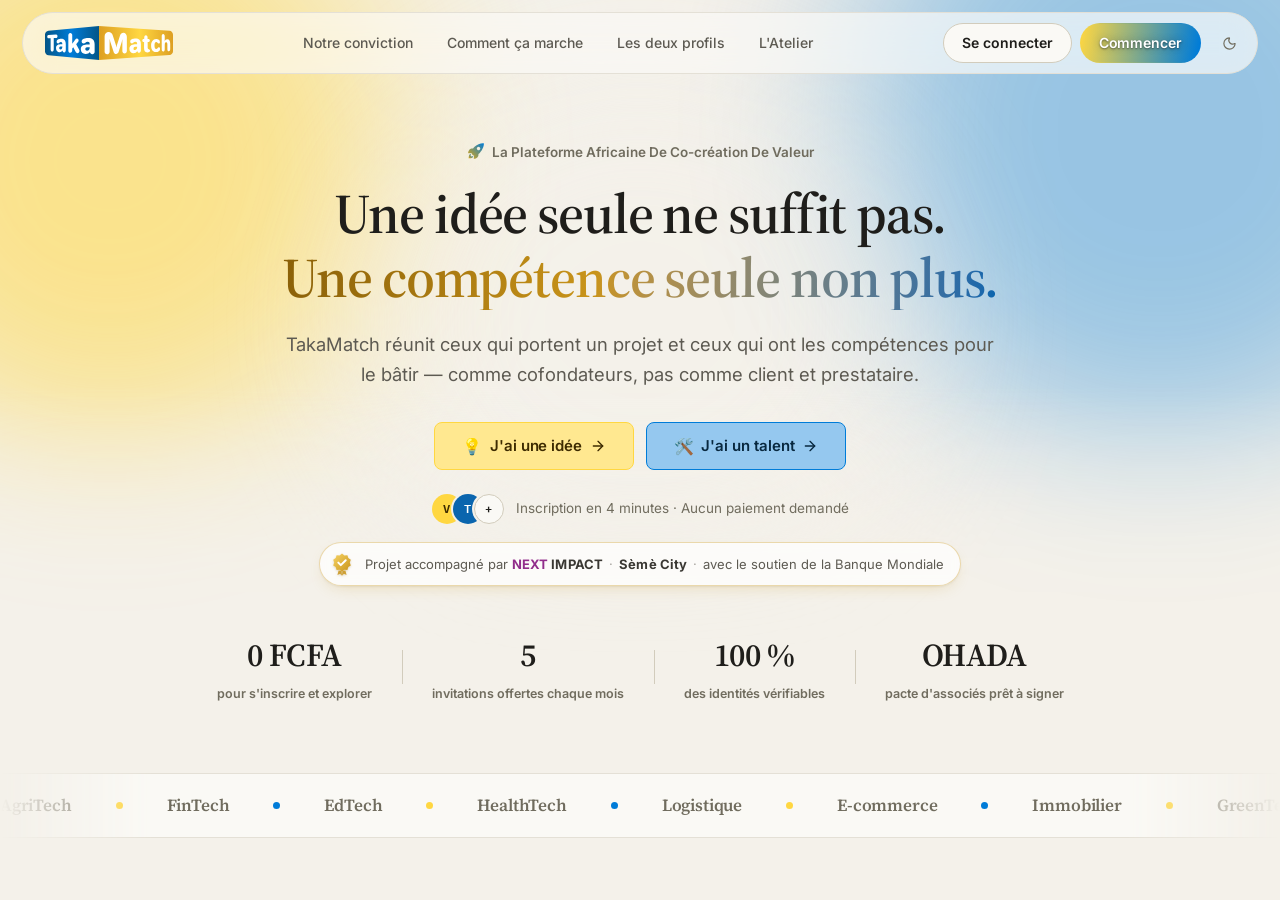
==== commit c0d80e92: "Accueil : Sèmè City en couleur normale, Banque Mondiale Co-Authored-By: Claude Opus 5.5 <noreply@ant" ====
--- a/index.html
+++ b/index.html
@@ -38,7 +38,7 @@
 <link rel="stylesheet" href="css/variables.css?v=20261009b">
 <link rel="stylesheet" href="css/base.css?v=20261009b">
 <link rel="stylesheet" href="css/components.css?v=20261016a">
-<link rel="stylesheet" href="css/pages/vitrine.css?v=20261104a">
+<link rel="stylesheet" href="css/pages/vitrine.css?v=20261104b">
 <script src="js/main.js?v=20261104a"></script>
 <script src="js/morph.js?v=20261020a"></script>
 <script src="js/supabase.js?v=20261104a"></script>
@@ -53,6 +53,6 @@
 <div class="ov" id="ov" hidden><div class="ov-bg" data-act="ov-close"></div><div class="ov-win" role="dialog" aria-modal="true" aria-label="Fenêtre"></div></div>
 <div class="toasts" id="toasts" aria-live="polite"></div>
 
-<script src="js/pages/vitrine.js?v=20261104a"></script>
+<script src="js/pages/vitrine.js?v=20261104b"></script>
 </body>
 </html>
--- a/css/pages/vitrine.css
+++ b/css/pages/vitrine.css
@@ -945,8 +945,6 @@
 .backed-t{line-height:1.4;text-align:left}
 .backed b{font-weight:700;letter-spacing:.01em;white-space:nowrap;color:#3a3833}
 .bk-next{color:#912D8B}
-.bk-seme{color:#79C4B0}
-.bk-city{color:#0F447F}
 .bk-sep{margin:0 6px;opacity:.55}
 :root[data-theme="dark"] .backed{background:rgba(250,249,245,.95);border-color:rgba(227,194,88,.55)}
 @media (prefers-color-scheme:dark){:root:not([data-theme="light"]) .backed{background:rgba(250,249,245,.95);border-color:rgba(227,194,88,.55)}}
